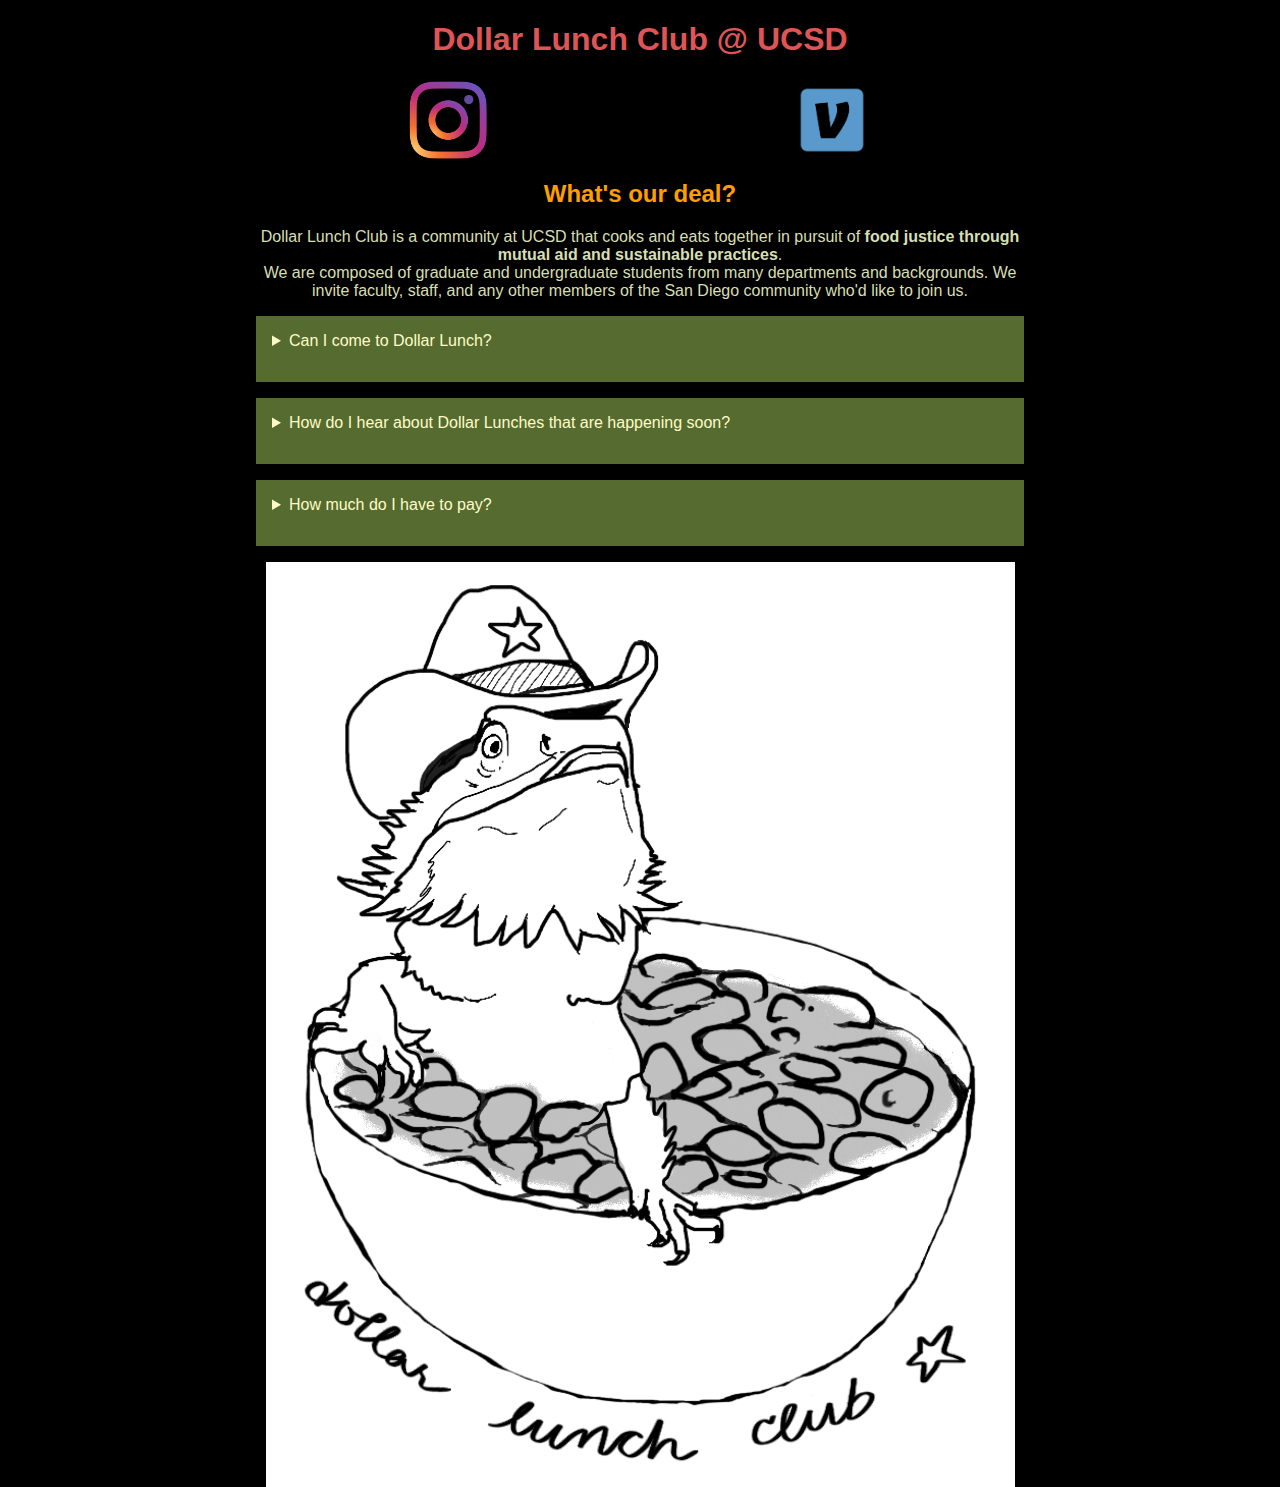
==== index.html @ 38e4efe7 "simple start" ====
<!DOCTYPE html>
<html>

<head>
<title>Dollar Lunch Club @ UCSD</title>
<link rel="icon" type="image/x-icon" href="./favicon.png">
<link rel="stylesheet" href="style.css">
<script type="text/javascript" src="scripts.js"></script>
</head>

<body>
    <a id="skiptocontent" title="Skip to main content" href="#main-content">Skip to main content</a>
    <header>
        <h1>Dollar Lunch Club @ UCSD</h1>
        <nav>

        </nav>
    </header>

    <main id="main-content">
        
        <section>
            <div class="grid-container">
            <a href="https://www.instagram.com/dollar_lunch_club/" class="grid-item" title="open Dollar Lunch Club's Instagram profile in a new tab" target="_blank" rel="noopener">
                <img src="./media/instagram-logo.png" alt="the Instagram logo, which is a simple cartoon of a camera" id="" class="logo">
            </a>

            <a href="https://account.venmo.com/pay?recipients=UCSD-strike-food" class="grid-item" title="donate to @UCSD-strike-food on Venmo in a new tab" target="_blank" rel="noopener">
                <img src="./media/venmo-logo.png" alt="the Venmo logo, which is a V in a rounded square" id="" class="logo">
            </a>
        </div>

            <h2> What's our deal? </h2>
            <p>
               Dollar Lunch Club is a community at UCSD that cooks and eats together in pursuit of <strong>food justice through mutual aid and sustainable practices</strong>. 
               <br>
               We are composed of graduate and undergraduate students from many departments and backgrounds. We invite faculty, staff, and any other members of the San Diego community who'd like to join us.
            </p>

            <details>
                <summary>
                    Can I come to Dollar Lunch?
                </summary>
                Yes you can! We'd love to have you. Whether you're an undergrad, a janitor, a teaching assistant, a grad student, a construction worker, or just passing through, you're welcome to join us.
            </details>

            <details>
                <summary>
                    How do I hear about Dollar Lunches that are happening soon?
                </summary>
                The most consistent way to hear about our lunches is through our Instagram, which you can find at @dollar_lunch_club . We also try to email department mailing lists, ping Slacks, and tell our friends. If all else fails, try emailing <code> dollar dot lunch dot club dot ucsd @ gmail dot com</code>
            </details>

            <details>
                <summary>
                    How much do I have to pay?
                </summary>
                There's no "have to" here - mutual aid is about giving what you can, and taking what you need, while forming strong community bonds. No matter your circumstances: if you're hungry, or you want to make new friends, we invite you to join us.
                <br>
                To share the work and costs associated with Dollar Lunch, you could:
                <ul>
                    <li> help wash dishes </li>
                    <li> give produce, dry goods, or cooking implements you don't need </li>
                    <li> give $1 to $5 </li>
                    <li> volunteer to plan or prep for the next meal </li>
                </ul>
            </details>

            <img src="./media/cowboybeanbowl.png" alt="A black line sketch of a bearded dragon emerging from a bowl of beans. The lizard is wearing a cowboy hat emblazoned with a 5-pointed star. Under the bowl are the words 'Dollar Lunch Club'" id="" class="">
        </section>
    </main>
</body>

</html>
---- style.css ----
:root {
	--main-bg-color: #000000;
	--main-text-color: #D6DFB4;
  }
  

/* taken from https://webaim.org */
a#skiptocontent{
	padding:6px;
	position: absolute;
	top:-40px;
	left:0px;
	color:white;
	border-right:1px solid white;
	border-bottom:1px solid white;
	border-bottom-right-radius:8px;
	background:#BF1722;
	-webkit-transition: top 1s ease-out;
    transition: top 1s ease-out;
    z-index: 100;
}
a#skiptocontent:focus {
	position:absolute;
	left:0px;
	top:0px;
	outline-color:transparent;	
	-webkit-transition: top .1s ease-in;
    transition: top .1s ease-in;
}
@media (prefers-reduced-motion: reduce) {
	a#skiptocontent {
		transition-duration: 0.001ms !important;
	}
}


body {
	font-family: Arial, Helvetica, sans-serif;
	background-color: var(--main-bg-color);
	color: var(--main-text-color);
	text-align: center;
	margin: auto;
}

h1, h3, h5 {
	color: #DF5555;
}

h2, h4, h6 {
	color: #FF9E00;
}

a {
	color: #FFFBC8;
}

img {
	display: block;
	margin-left: auto;
	margin-right: auto;
}

.logo {
	width: 5em;
}

.grid-container {
	display: grid;
	grid-template-columns: 1fr 1fr;
	grid-template-rows: 1fr;
  }

@media (orientation: landscape) {
	body {
	  width: 60vw;
	}
  }

  @media (orientation: portrait) {
	body {
	  width: 90vw;
	}
  }

details {
	background-color: #556B2F;
	color: #FFFBC8;
	text-align: left;
	padding: 1em;
	margin-top: 1em;
	margin-bottom: 1em;
}

summary {
	margin-bottom: 1em;
}
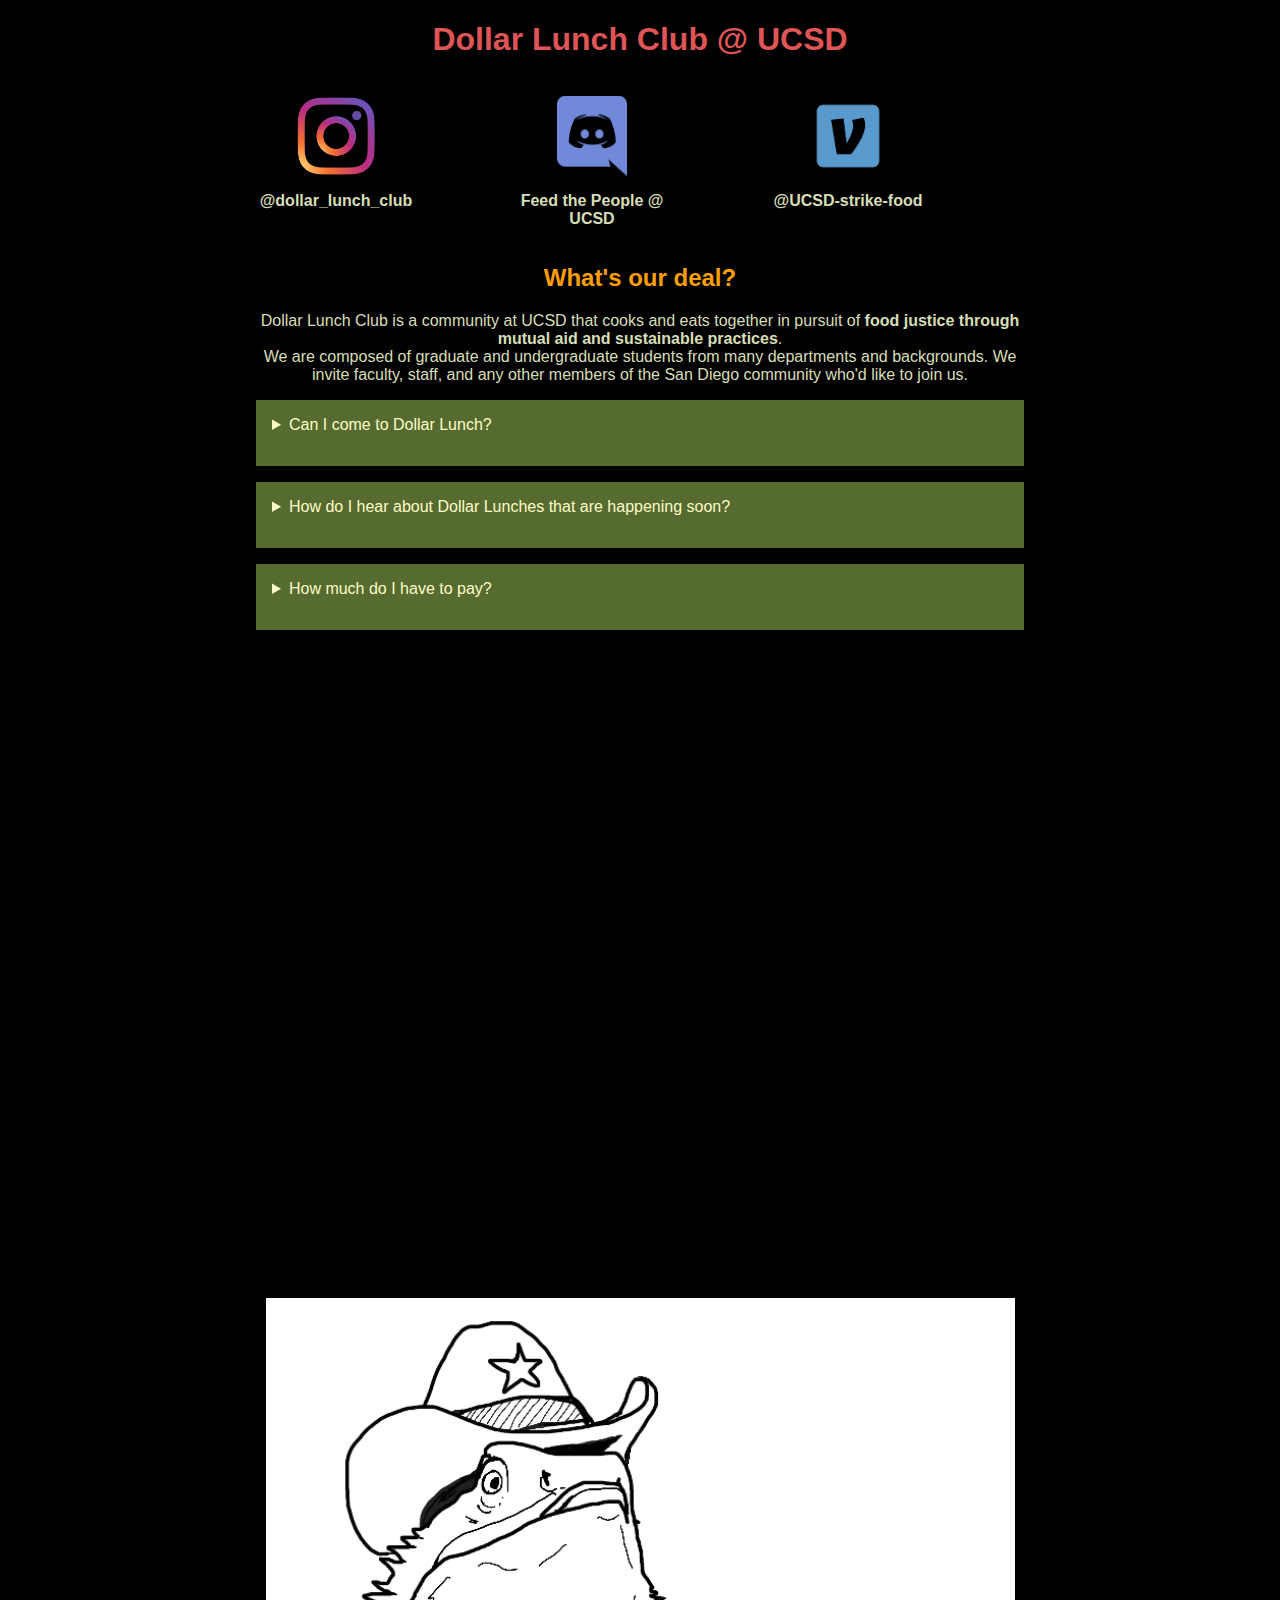
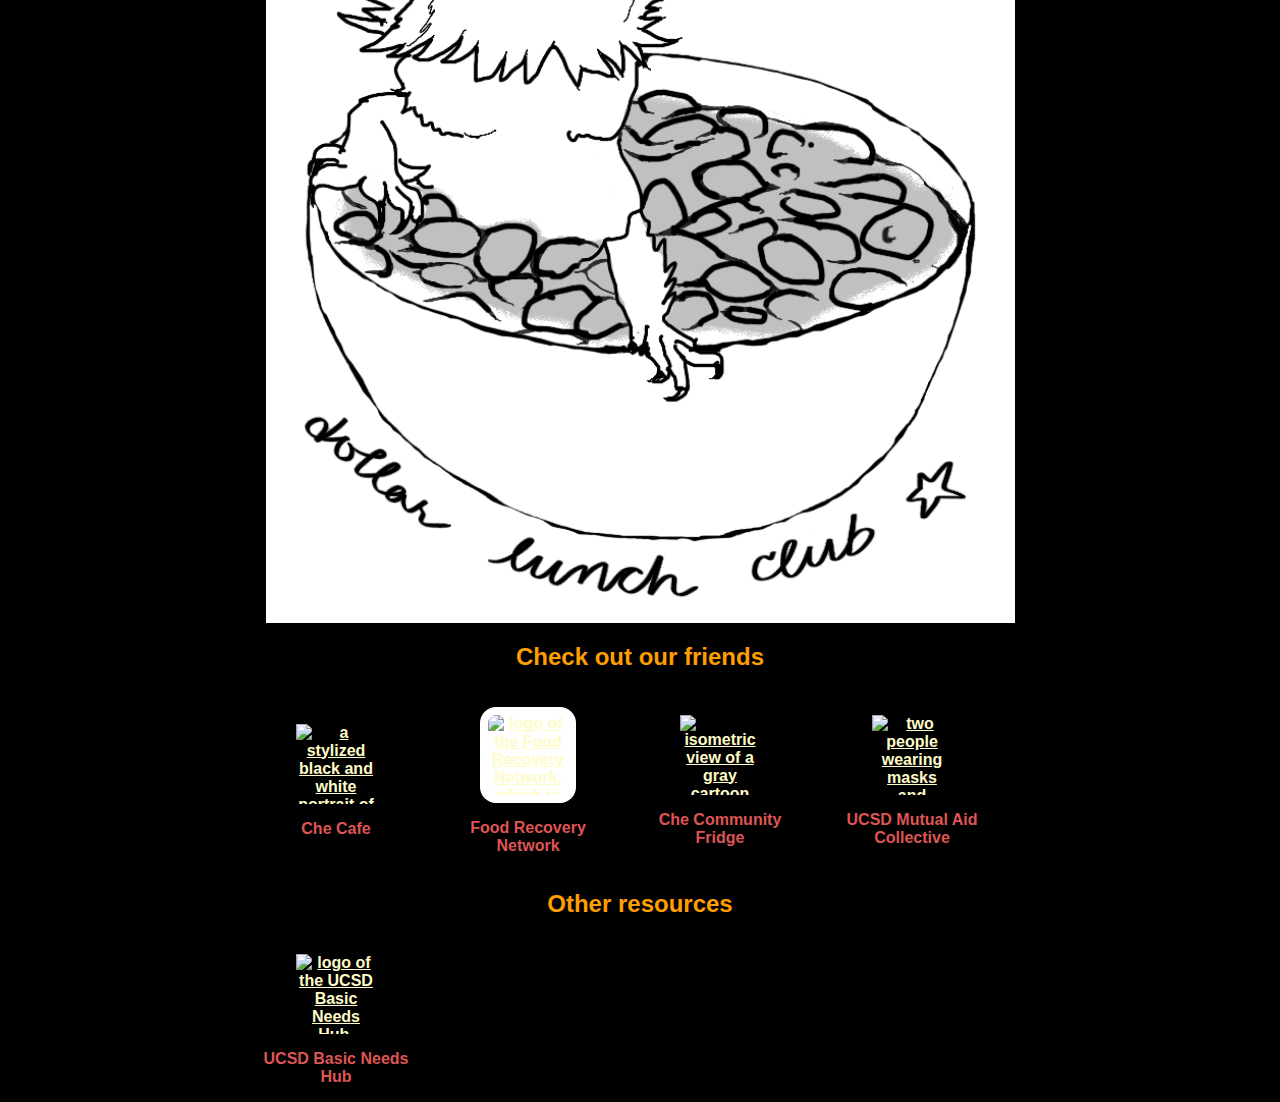
==== commit c4e4a1e8: "added Discord link and wrote usernames under logos" ====
--- a/index.html
+++ b/index.html
@@ -20,14 +20,27 @@
     <main id="main-content">
         
         <section>
-            <div class="grid-container">
-            <a href="https://www.instagram.com/dollar_lunch_club/" class="grid-item" title="open Dollar Lunch Club's Instagram profile in a new tab" target="_blank" rel="noopener">
+            <div id="logo-banner" class="grid-container">
+            <p class="grid-item">
+            <a href="https://www.instagram.com/dollar_lunch_club/" title="open Dollar Lunch Club's Instagram profile in a new tab" target="_blank" rel="noopener">
                 <img src="./media/instagram-logo.png" alt="the Instagram logo, which is a simple cartoon of a camera" id="" class="logo">
             </a>
+            @dollar_lunch_club
+            </p>
 
-            <a href="https://account.venmo.com/pay?recipients=UCSD-strike-food" class="grid-item" title="donate to @UCSD-strike-food on Venmo in a new tab" target="_blank" rel="noopener">
+            <p class="grid-item">
+            <a href="https://discord.gg/hGJ3wsT7RM" title="join the UCSD food mutual aid Discord">
+            <img src="./media/discord-logo.png" alt="the Discord logo, which is a speech bubble with a little alien in the middle" class="logo">
+            </a>
+            Feed the People @ UCSD
+            </p>
+
+            <p class="grid-item">
+            <a href="https://account.venmo.com/pay?recipients=UCSD-strike-food" title="donate to @UCSD-strike-food on Venmo in a new tab" target="_blank" rel="noopener">
                 <img src="./media/venmo-logo.png" alt="the Venmo logo, which is a V in a rounded square" id="" class="logo">
             </a>
+            @UCSD-strike-food
+            </p>
         </div>
 
             <h2> What's our deal? </h2>
@@ -48,7 +61,7 @@
                 <summary>
                     How do I hear about Dollar Lunches that are happening soon?
                 </summary>
-                The most consistent way to hear about our lunches is through our Instagram, which you can find at @dollar_lunch_club . We also try to email department mailing lists, ping Slacks, and tell our friends. If all else fails, try emailing <code> dollar dot lunch dot club dot ucsd @ gmail dot com</code>
+                The most consistent way to hear about our lunches is through our Instagram, which you can find at @dollar_lunch_club . You can check the Google Calendar embedded below, although currently Instagram is our priority. We also try to email department mailing lists, ping Slacks, and tell our friends. If all else fails, try emailing <code> dollar dot lunch dot club dot ucsd @ gmail dot com</code>
             </details>
 
             <details>
@@ -66,8 +79,63 @@
                 </ul>
             </details>
 
-            <img src="./media/cowboybeanbowl.png" alt="A black line sketch of a bearded dragon emerging from a bowl of beans. The lizard is wearing a cowboy hat emblazoned with a 5-pointed star. Under the bowl are the words 'Dollar Lunch Club'" id="" class="">
+            
+            <iframe src="https://calendar.google.com/calendar/embed?src=dollar.lunch.club.ucsd%40gmail.com&ctz=America%2FLos_Angeles" class="calendar" style="border: 0" width="800" height="600" frameborder="0" scrolling="no"></iframe>
+            
+            <img src="./media/cowboybeanbowl.png" title="Cowboy Bean Bowl, featuring Ginger" alt="A black line sketch of a bearded dragon emerging from a bowl of beans. The lizard is wearing a cowboy hat emblazoned with a 5-pointed star. Under the bowl are the words 'Dollar Lunch Club'" id="" class="art">
+            
+            
+
+
         </section>
+        <section>
+            <h2> Check out our friends </h2>
+
+            <div id="our-friends" class="grid-container link-logos">
+
+            <p class="grid-item">
+            <a href="https://linktr.ee/checafe"  class="" title="open the Che Cafe's LinkTree page in a new tab" target="_blank" rel="noopener">
+                <img src="./media/che-cafe-logo.png" alt="a stylized black and white portrait of Che Guevara, who is bearded, mustached, long-haired man in a beret, amidst the words 'Che Cafe Collective - San Diego CA'. " id="" class="logo">
+            </a>
+            Che Cafe
+            </p>
+
+            <p class="grid-item">
+            <a href="https://thehub.ucsd.edu/food-security/recovery/index.html" class="" title="open the UCSD Food Recovery Network's web page in a new tab" target="_blank" rel="noopener">
+                <img src="./media/Food-Recovery-Network-Logo.png" alt="logo of the Food Recovery Network, which is the words 'Food Recovery Network' overlaid with the shapes of a spoon, fork, knife, and recycling symbol" id="" class="logo" style="background:#ffffff; padding:.5em; border-radius:1em;">
+            </a>
+            Food Recovery Network
+            </p>
+
+            <p class="grid-item">
+            <a href="https://www.instagram.com/checommunityfridge/"  class="" title="open Che Community Fridge's Instagram in a new tab" target="_blank" rel="noopener">
+            <img src="./media/refrigerator.png" alt="isometric view of a gray cartoon refrigerator" id="" class="logo">
+            </a>
+            Che Community Fridge
+            </p>
+
+            <p class="grid-item">
+            <a href="https://linktr.ee/mutualaiducsd"  class="" title="open the UCSD Mutual Aid Collective's LinkTree page in a new tab" target="_blank" rel="noopener">
+            <img src="./media/ucsd-mutual-aid-seal.png" alt="two people wearing masks and gloves form a heart shape with their hands in the foreground. An ocean wave in the midground carries a cardboard box, emblazoned with the words 'Let's help each other', containing bananas, bread, and a racoon holding a trident. Two bees fly near the words 'Mutual Aid UCSD' at the top of the seal. The phrases 'Monetary Aid' and 'Social Support' adorn the outside of the circular seal." id="" class="logo">
+            </a>
+            UCSD Mutual Aid Collective
+            </p>
+
+            </div>
+
+            <h2> Other resources </h2>
+            <div id="other-resources" class="grid-container link-logos">
+
+            <p class="grid-item">
+            <a href="https://basicneeds.ucsd.edu/" class="" title="open the UCSD Basic Needs Hub's web page in a new tab" target="_blank" rel="noopener">
+            <img src="./media/the-hub-ucsd-logo.png" alt="logo of the UCSD Basic Needs Hub, which says 'The Hub - Basic Needs Center - UC San Diego' in yellow, orange, and blue. The shapes of the letters in the word 'Hub' are cut out to look like a square house, a spoon, and two apples." id="" class="logo">
+            </a>
+            UCSD Basic Needs Hub
+            </p>
+            </div>
+
+        </section>
+
     </main>
 </body>
 
--- a/style.css
+++ b/style.css
@@ -61,24 +61,53 @@
 }
 
 .logo {
-	width: 5em;
+	max-width: 5em;
+	max-height: 5em;
+	margin-bottom: 1em;
 }
 
 .grid-container {
 	display: grid;
-	grid-template-columns: 1fr 1fr;
+}
+
+.grid-container > .grid-item {
+	justify-content: center;
+	max-width: 10em;
+	font-weight: bold;
+}
+
+#logo-banner.grid-container {
+	grid-template-columns: 1fr 1fr 1fr;
 	grid-template-rows: 1fr;
-  }
+}
+
+#other-resources.grid-container {
+	grid-template-columns: 1fr;
+	grid-template-rows: 1fr;	
+}
+
+.grid-container.link-logos > .grid-item {
+	align-self: center;
+	color: #DF5555;
+}
 
 @media (orientation: landscape) {
 	body {
 	  width: 60vw;
+	}
+	#our-friends.grid-container {
+		grid-template-columns: 1fr 1fr 1fr 1fr;
+		grid-template-rows: 1fr;	
 	}
   }
 
   @media (orientation: portrait) {
 	body {
 	  width: 90vw;
+	}
+	#our-friends.grid-container {
+		grid-template-columns: 1fr 1fr;
+		grid-template-rows: 1fr 1fr;	
 	}
   }
 
@@ -93,4 +122,14 @@
 
 summary {
 	margin-bottom: 1em;
+}
+
+.art {
+	margin-top: 1em;
+	margin-bottom: 1em;
+}
+
+.calendar {
+	margin-top: 1em;
+	margin-bottom: 1em;
 }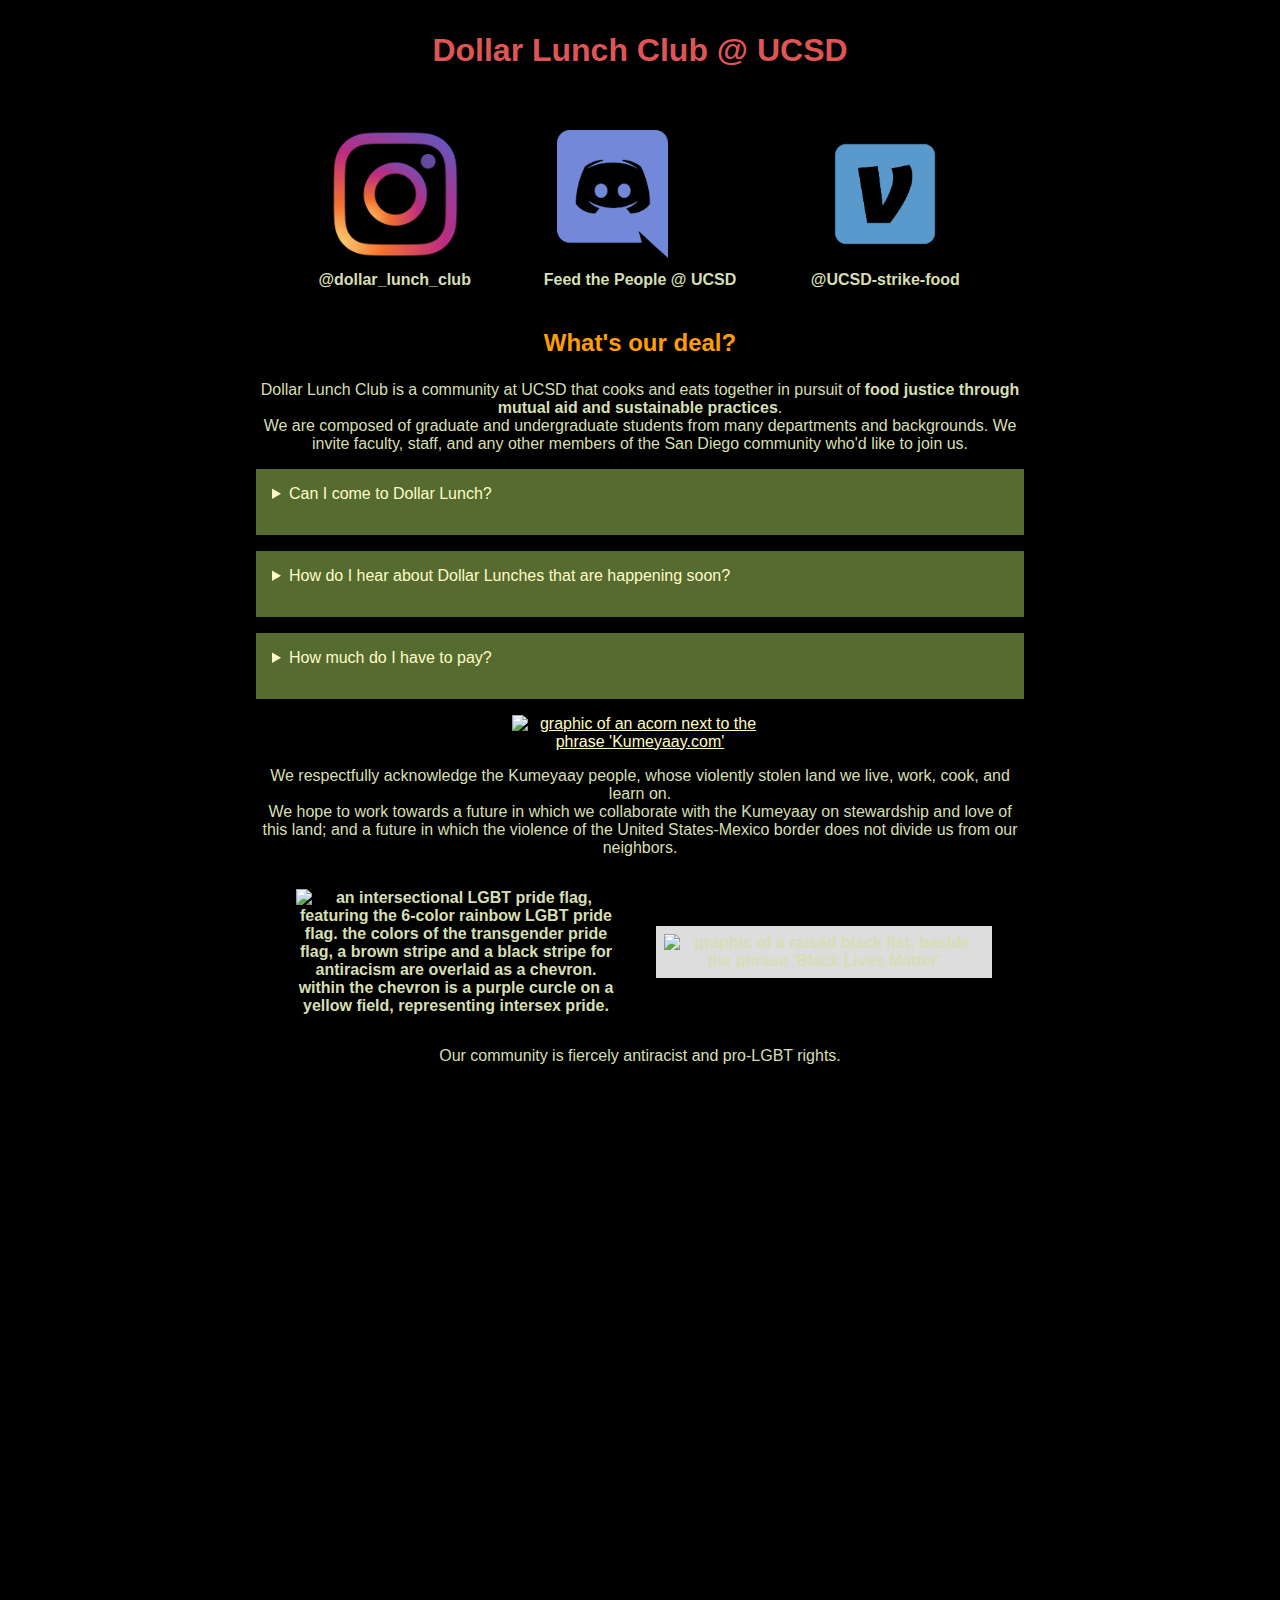
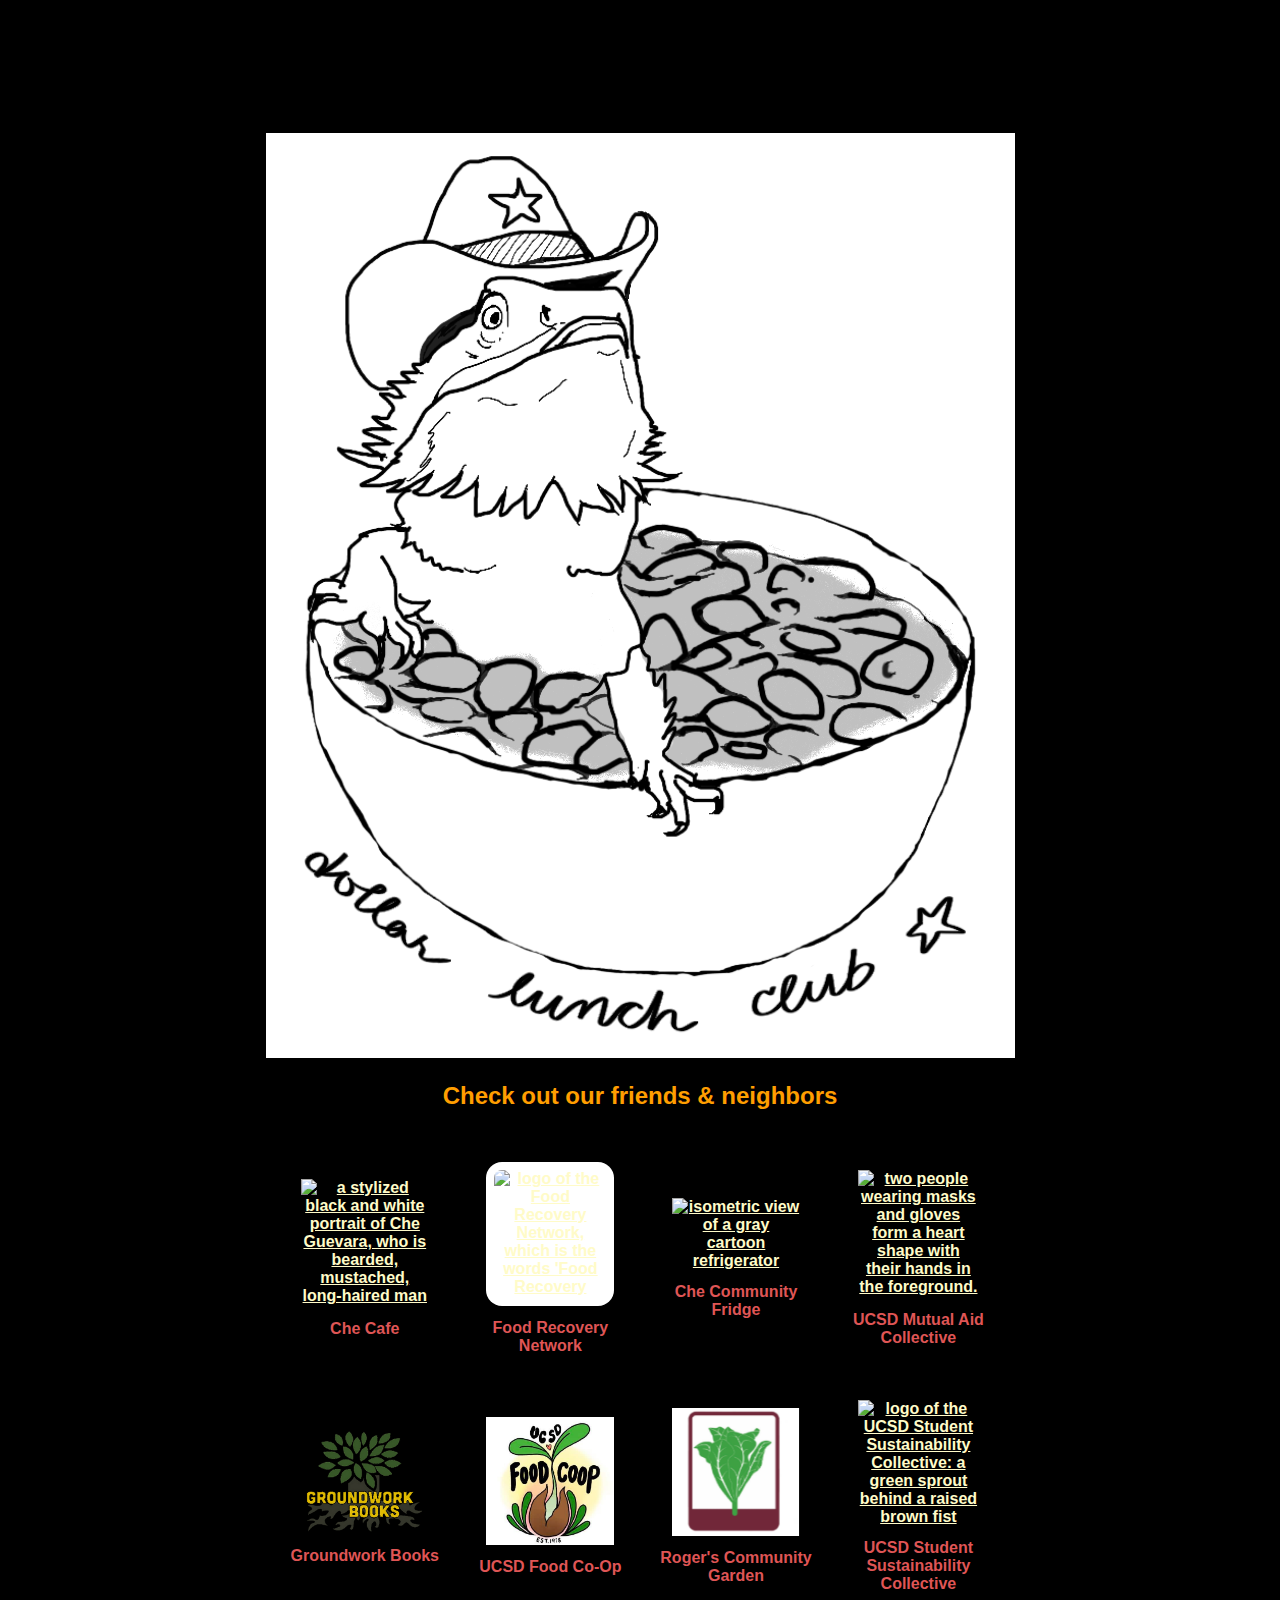
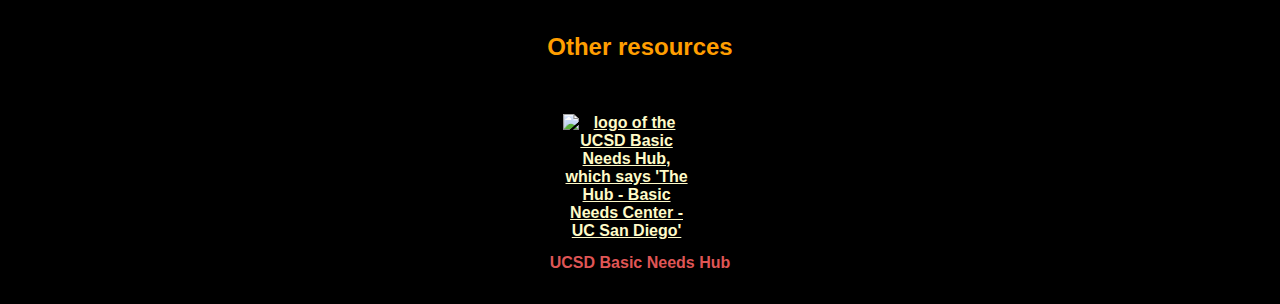
==== commit 0120ad84: "tweak grid rules again" ====
--- a/index.html
+++ b/index.html
@@ -12,9 +12,20 @@
     <a id="skiptocontent" title="Skip to main content" href="#main-content">Skip to main content</a>
     <header>
         <h1>Dollar Lunch Club @ UCSD</h1>
+        <!--
         <nav>
-
-        </nav>
+            <ul>
+                <li> home 
+                    <ul>
+                        <li> <a href="#about-us" target="_self" rel="noopener">  </a> </li>
+                        <li> <a href="#our-calendar" target="_self" rel="noopener">  </a> </li>
+                        <li> <a href="#friends-and-resources" target="_self" rel="noopener">  </a> </li>
+                        <li> <a href="" target="_self" rel="noopener">  </a> </li>
+                    </ul>
+                </li>
+                <li> <a href="#about-us" target="_self" rel="noopener"> recipes </a> </li>
+            </ul>
+        </nav>-->
     </header>
 
     <main id="main-content">
@@ -42,6 +53,9 @@
             @UCSD-strike-food
             </p>
         </div>
+        </section>
+
+        <section id="about-us">
 
             <h2> What's our deal? </h2>
             <p>
@@ -78,18 +92,42 @@
                     <li> volunteer to plan or prep for the next meal </li>
                 </ul>
             </details>
-
+            </section>
+
+            <section id="land-acknowledgement">
+            <p>
+            <a href="https://www.kumeyaay.com/" class="" title="open the Kumeyaay tribe's website in a new tab" target="_blank" rel="noopener">
+            <img src="./media/kumeyaay-tribe-website-logo.jpg" alt="graphic of an acorn next to the phrase 'Kumeyaay.com'" id="kumeyaay-tribe-website-logo" class="">
+            </a>
+            We respectfully acknowledge the Kumeyaay people, whose violently stolen land we live, work, cook, and learn on. 
+            <br>
+            We hope to work towards a future in which we collaborate with the Kumeyaay on stewardship and love of this land; and a future in which the violence of the United States-Mexico border does not divide us from our neighbors.
+            </p>
+            </section>
+
+            <section>
+            <div class="grid-container" id="our-values">
+                <img src="./media/pride-flag.jpeg" alt="an intersectional LGBT pride flag, featuring the 6-color rainbow LGBT pride flag. the colors of the transgender pride flag, a brown stripe and a black stripe for antiracism are overlaid as a chevron. within the chevron is a purple curcle on a yellow field, representing intersex pride." id="" class="grid-item">
+                <img src="./media/BLM.png" alt="graphic of a raised black fist, beside the phrase 'Black Lives Matter'" id="" class="grid-item" style="padding:0.5em; background: #dddddd;">
+            </div>
+            <p>
+                Our community is fiercely antiracist and pro-LGBT rights.
+            </p>
+            </section>
+
+            <section id="our-calendar">    
+            <iframe src="https://calendar.google.com/calendar/embed?src=dollar.lunch.club.ucsd%40gmail.com&ctz=America%2FLos_Angeles" class="calendar" style="border: 0" width="800" height="600" frameborder="0" scrolling="no"></iframe>
+            </section>
+
+            <section>    
+            <img src="./media/cowboybeanbowl.png" title="Cowboy Bean Bowl, featuring Ginger" alt="A black line sketch of a bearded dragon emerging from a bowl of beans. The lizard is wearing a cowboy hat emblazoned with a 5-pointed star. Under the bowl are the words 'Dollar Lunch Club'" id="" class="art">
+            </section>
             
-            <iframe src="https://calendar.google.com/calendar/embed?src=dollar.lunch.club.ucsd%40gmail.com&ctz=America%2FLos_Angeles" class="calendar" style="border: 0" width="800" height="600" frameborder="0" scrolling="no"></iframe>
-            
-            <img src="./media/cowboybeanbowl.png" title="Cowboy Bean Bowl, featuring Ginger" alt="A black line sketch of a bearded dragon emerging from a bowl of beans. The lizard is wearing a cowboy hat emblazoned with a 5-pointed star. Under the bowl are the words 'Dollar Lunch Club'" id="" class="art">
-            
-            
-
-
-        </section>
-        <section>
-            <h2> Check out our friends </h2>
+
+
+        
+        <section id="friends-and-resources">
+            <h2> Check out our friends & neighbors </h2>
 
             <div id="our-friends" class="grid-container link-logos">
 
@@ -121,6 +159,34 @@
             UCSD Mutual Aid Collective
             </p>
 
+            <p class="grid-item">
+            <a href="https://groundworkbooks.wixsite.com/collective" class="" title="open Groundwork Books' website in a new tab" target="_blank" rel="noopener">
+            <img src="./media/groundwork-books-logo.webp" alt="a geometric representation of a tree with widespread roots and green leaves, emblazoned with the words 'Groundwork Books'" id="" class="logo">
+            </a>
+            Groundwork Books
+            </p>
+
+            <p class="grid-item">
+            <a href="https://linktr.ee/ucsdfoodcoop" class="" title="open UCSD Food Co-Op's LinkTree page in a new tab" target="_blank" rel="noopener">
+            <img src="./media/ucsd-food-coop-logo.jpg" alt="logo of the UCSD Food Co-Op: a small green sprout emerges from a cracked bean, surrounded by the words 'UCSD Food Co-Op'" id="" class="logo">
+            </a>
+            UCSD Food Co-Op
+            </p>
+
+            <p class="grid-item">
+            <a href="https://linktr.ee/rogerscommunitygarden" class="" title="open Roger's Community Garden's LinkTree page in a new tab" target="_blank" rel="noopener">
+            <img src="./media/rogers-community-garden-logo.png" alt="logo of Roger's Community Garden: a bunch of leafy greens emerging from dirt" id="" class="logo">
+            </a>
+            Roger's Community Garden
+            </p>
+
+            <p class="grid-item">
+            <a href="https://linktr.ee/sscucsd" class="" title="open UCSD Student Sustainability Collective's LinkTree page in a new tab" target="_blank" rel="noopener">
+            <img src="./media/student-sustainability-collective-logo.png" alt="logo of the UCSD Student Sustainability Collective: a green sprout behind a raised brown fist" id="" class="logo">
+            </a>
+            UCSD Student Sustainability Collective
+            </p>
+
             </div>
 
             <h2> Other resources </h2>
@@ -132,6 +198,7 @@
             </a>
             UCSD Basic Needs Hub
             </p>
+
             </div>
 
         </section>
--- a/style.css
+++ b/style.css
@@ -43,10 +43,12 @@
 }
 
 h1, h3, h5 {
+	margin: 1em;
 	color: #DF5555;
 }
 
 h2, h4, h6 {
+	margin: 1em;
 	color: #FF9E00;
 }
 
@@ -60,20 +62,20 @@
 	margin-right: auto;
 }
 
-.logo {
-	max-width: 5em;
-	max-height: 5em;
-	margin-bottom: 1em;
-}
-
 .grid-container {
 	display: grid;
+	margin: 1em;
+	align-content: space-around;
 }
 
 .grid-container > .grid-item {
+	place-self: center;
 	justify-content: center;
-	max-width: 10em;
+	text-align: center;
+	object-fit: scale-down;
+	/*max-width: 10em;*/
 	font-weight: bold;
+	margin: 1em;
 }
 
 #logo-banner.grid-container {
@@ -91,25 +93,101 @@
 	color: #DF5555;
 }
 
+#kumeyaay-tribe-website-logo {
+	margin-top: 1em;
+	margin-bottom: 1em;
+}
+
 @media (orientation: landscape) {
 	body {
 	  width: 60vw;
 	}
+
+	.logo {
+		max-width: 10vw;
+		max-height: 10vw;
+		margin: 1vw;
+		height: fit-content;
+	}
+
 	#our-friends.grid-container {
 		grid-template-columns: 1fr 1fr 1fr 1fr;
-		grid-template-rows: 1fr;	
+		grid-template-rows: 1fr 1fr;	
+	}
+
+	#our-values.grid-container {
+		grid-template-columns: 1fr 1fr;
+		grid-template-rows: 1fr;
+	}
+
+	#our-values .grid-item {
+		width: 25vw;
+	}
+
+	#kumeyaay-tribe-website-logo {
+		width: 20vw;
+	}
+
+	#our-values.grid-container {
+		grid-template-columns: 1fr 1fr;
+		grid-template-rows: 1fr;
 	}
   }
 
-  @media (orientation: portrait) {
+  @media (orientation: portrait) or (max-width: 1200px){
 	body {
 	  width: 90vw;
-	}
+	  font-size: 2.5vmax;
+	}
+	
+	.grid-item {
+		margin: 1vw;
+		max-width: 25vmax;
+		max-height: 25vmax;		
+	}
+
+	img.logo {
+		padding: 1vw;
+		max-width: 20vmax;
+		max-height: 20vmax;
+		height:inherit;
+		width: inherit;
+		object-fit: contain;
+	}
+
+	#logo-banner .grid-item {
+		max-width: 25vw;
+		word-break: break-all;
+	}
+
+	#kumeyaay-tribe-website-logo {
+		max-width: 40vw;
+	}	
+
+	#our-values.grid-container {
+		grid-template-columns: 1fr;
+		grid-template-rows: 1fr 1fr;
+	}
+
+	#our-values .grid-item {
+		margin: 1em;
+	}
+
+	.art {
+		max-width: 90vw;
+	}
+	.calendar {
+		max-width: 90vw;
+		max-height: 90vh;
+	}
+
 	#our-friends.grid-container {
 		grid-template-columns: 1fr 1fr;
-		grid-template-rows: 1fr 1fr;	
-	}
+		grid-template-rows: 1fr 1fr 1fr 1fr;	
+	}	
+
   }
+
 
 details {
 	background-color: #556B2F;
@@ -127,9 +205,11 @@
 .art {
 	margin-top: 1em;
 	margin-bottom: 1em;
+	object-fit: scale-down;
 }
 
 .calendar {
 	margin-top: 1em;
 	margin-bottom: 1em;
+	object-fit: scale-down;
 }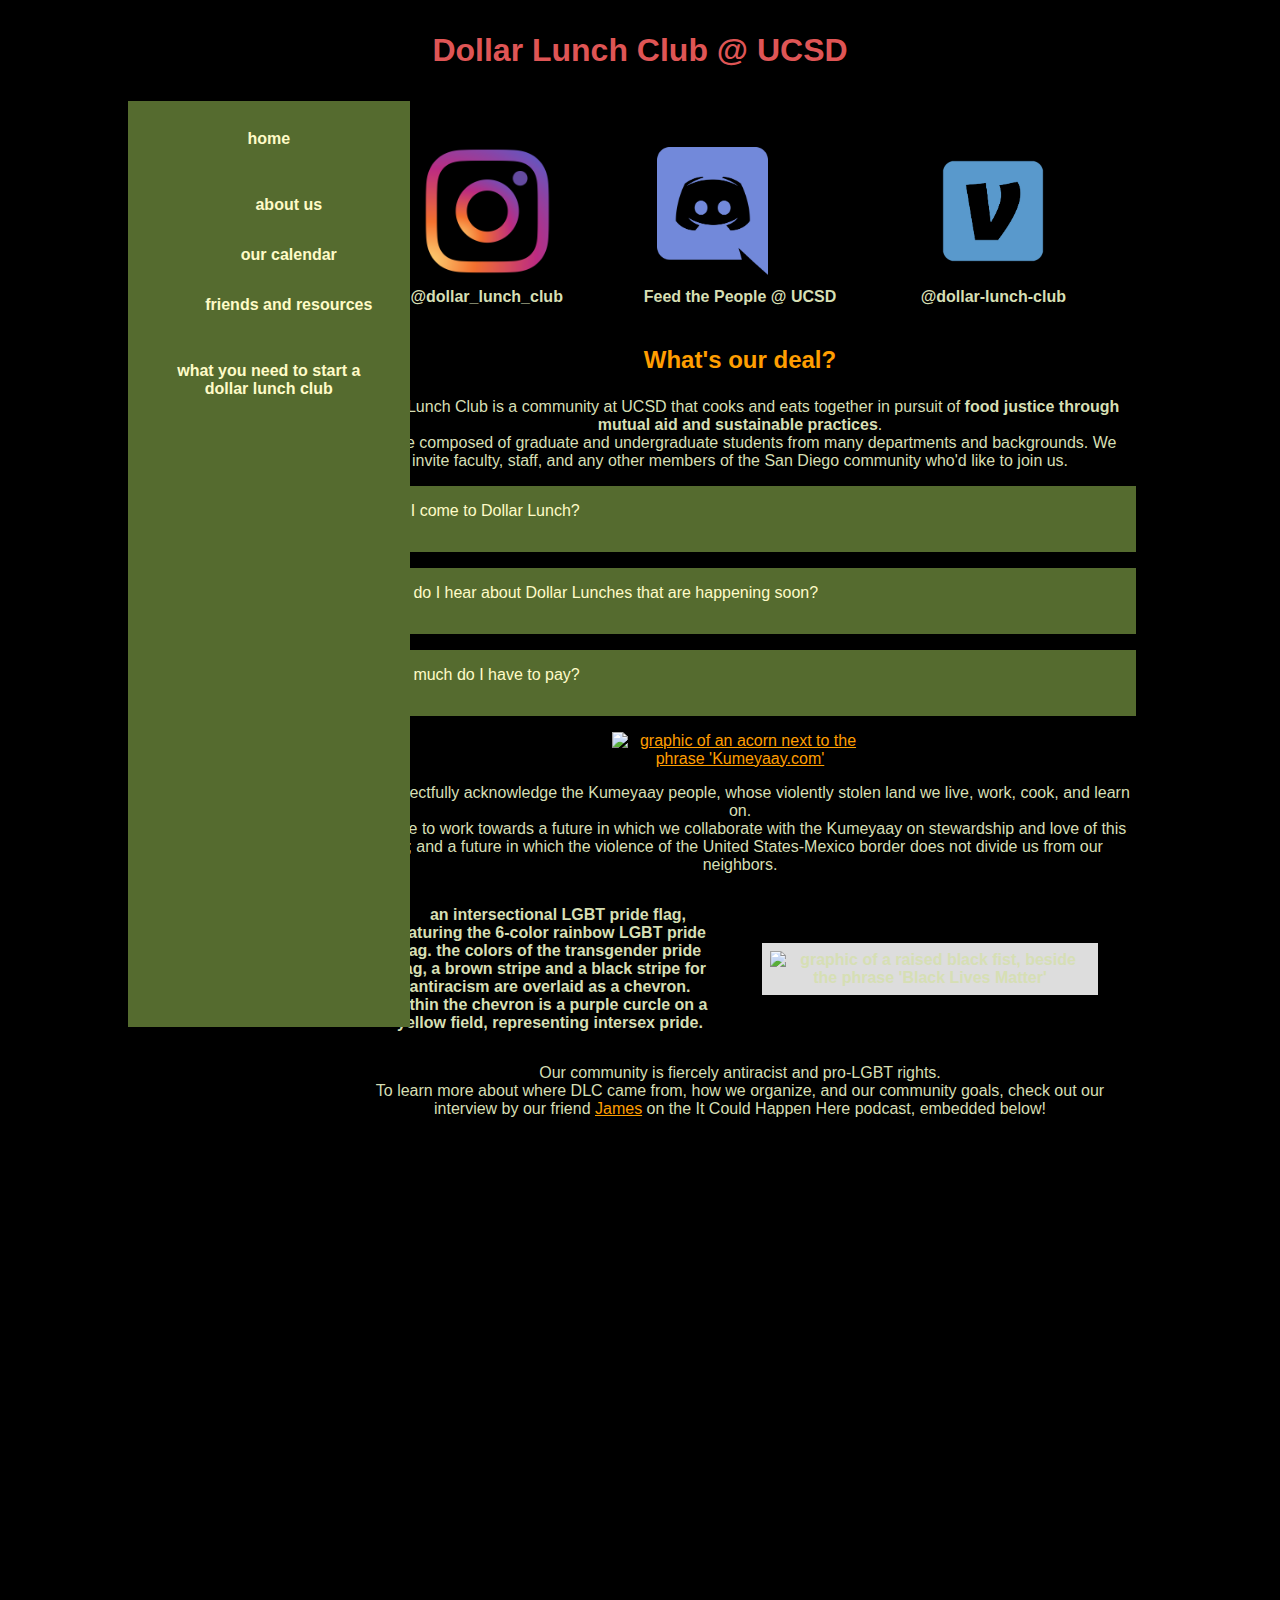
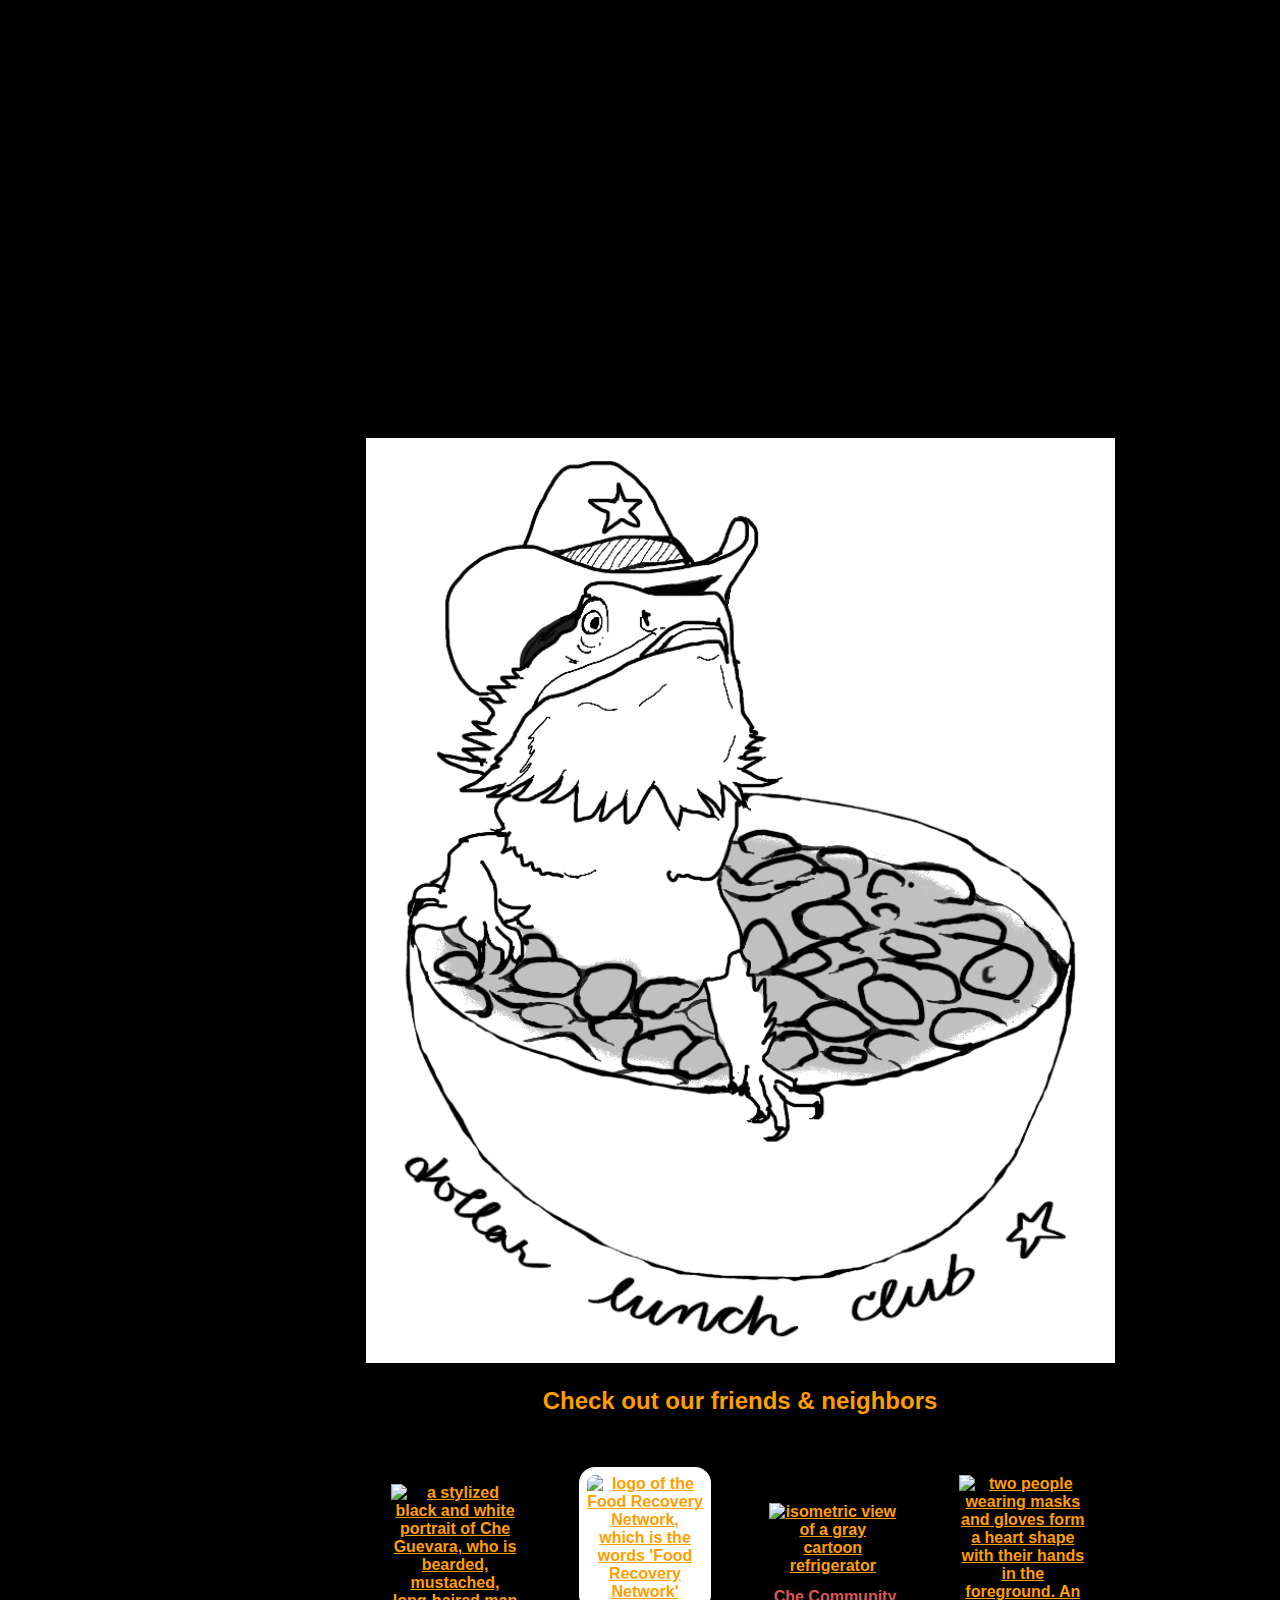
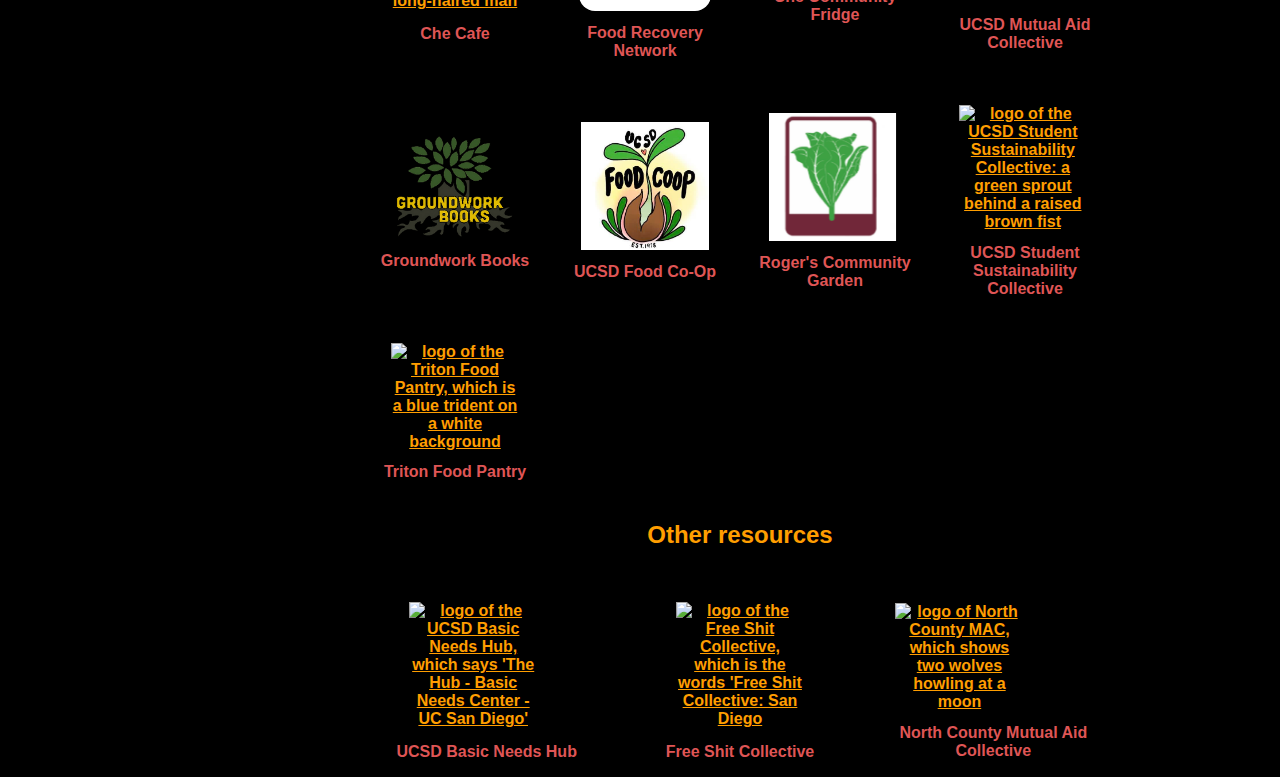
==== commit a81f7133: "working on styling and sidebar" ====
--- a/index.html
+++ b/index.html
@@ -4,7 +4,12 @@
 <head>
 <title>Dollar Lunch Club @ UCSD</title>
 <link rel="icon" type="image/x-icon" href="./favicon.png">
-<link rel="stylesheet" href="style.css">
+
+<link rel="stylesheet" href="./style/default.css">
+<link rel="stylesheet" href="./style/sidebar.css">
+<link rel="stylesheet" media='(orientation: portrait) or (pointer: coarse) or (max-width: 1000px)' href="./style/mobile.css"/>
+<link rel="stylesheet" media='not ((orientation: portrait) or (pointer: coarse) or (max-width: 1000px))' href="./style/desktop.css"/>
+
 <script type="text/javascript" src="scripts.js"></script>
 </head>
 
@@ -12,20 +17,17 @@
     <a id="skiptocontent" title="Skip to main content" href="#main-content">Skip to main content</a>
     <header>
         <h1>Dollar Lunch Club @ UCSD</h1>
-        <!--
+        
         <nav>
-            <ul>
-                <li> home 
+             <a href="#"> home </a>
                     <ul>
-                        <li> <a href="#about-us" target="_self" rel="noopener">  </a> </li>
-                        <li> <a href="#our-calendar" target="_self" rel="noopener">  </a> </li>
-                        <li> <a href="#friends-and-resources" target="_self" rel="noopener">  </a> </li>
-                        <li> <a href="" target="_self" rel="noopener">  </a> </li>
+                        <li> <a href="#about-us" target="_self" rel="noopener"> about us </a> </li>
+                        <li> <a href="#calendar" target="_self" rel="noopener"> our calendar </a> </li>
+                        <li> <a href="#friends-and-resources" target="_self" rel="noopener"> friends and resources </a> </li>
                     </ul>
                 </li>
-                <li> <a href="#about-us" target="_self" rel="noopener"> recipes </a> </li>
-            </ul>
-        </nav>-->
+            <a href="what-you-need-to-start-a-dlc.html" target="_self" rel="noopener"> what you need to start a dollar lunch club </a> 
+        </nav>
     </header>
 
     <main id="main-content">
@@ -47,10 +49,10 @@
             </p>
 
             <p class="grid-item">
-            <a href="https://account.venmo.com/pay?recipients=UCSD-strike-food" title="donate to @UCSD-strike-food on Venmo in a new tab" target="_blank" rel="noopener">
+            <a href="https://account.venmo.com/pay?recipients=dollar-lunch-club" title="donate to @dollar-lunch-club on Venmo in a new tab" target="_blank" rel="noopener">
                 <img src="./media/venmo-logo.png" alt="the Venmo logo, which is a V in a rounded square" id="" class="logo">
             </a>
-            @UCSD-strike-food
+            @dollar-lunch-club
             </p>
         </div>
         </section>
@@ -92,35 +94,34 @@
                     <li> volunteer to plan or prep for the next meal </li>
                 </ul>
             </details>
-            </section>
-
-            <section id="land-acknowledgement">
+
             <p>
             <a href="https://www.kumeyaay.com/" class="" title="open the Kumeyaay tribe's website in a new tab" target="_blank" rel="noopener">
             <img src="./media/kumeyaay-tribe-website-logo.jpg" alt="graphic of an acorn next to the phrase 'Kumeyaay.com'" id="kumeyaay-tribe-website-logo" class="">
             </a>
+            
             We respectfully acknowledge the Kumeyaay people, whose violently stolen land we live, work, cook, and learn on. 
             <br>
+            
             We hope to work towards a future in which we collaborate with the Kumeyaay on stewardship and love of this land; and a future in which the violence of the United States-Mexico border does not divide us from our neighbors.
-            </p>
-            </section>
-
-            <section>
+
             <div class="grid-container" id="our-values">
                 <img src="./media/pride-flag.jpeg" alt="an intersectional LGBT pride flag, featuring the 6-color rainbow LGBT pride flag. the colors of the transgender pride flag, a brown stripe and a black stripe for antiracism are overlaid as a chevron. within the chevron is a purple curcle on a yellow field, representing intersex pride." id="" class="grid-item">
                 <img src="./media/BLM.png" alt="graphic of a raised black fist, beside the phrase 'Black Lives Matter'" id="" class="grid-item" style="padding:0.5em; background: #dddddd;">
             </div>
-            <p>
-                Our community is fiercely antiracist and pro-LGBT rights.
-            </p>
-            </section>
-
-            <section id="our-calendar">    
-            <iframe src="https://calendar.google.com/calendar/embed?src=dollar.lunch.club.ucsd%40gmail.com&ctz=America%2FLos_Angeles" class="calendar" style="border: 0" width="800" height="600" frameborder="0" scrolling="no"></iframe>
-            </section>
-
-            <section>    
+            
+            Our community is fiercely antiracist and pro-LGBT rights.
+            <br>
+            
+            To learn more about where DLC came from, how we organize, and our community goals, check out our interview by our friend <a href="https://jamesstout.net" target="_blank" rel="noopener">James</a> on the It Could Happen Here podcast, embedded below!
+            <br>
+
+            <iframe src="https://open.spotify.com/embed/episode/7j4NkaM0w6kRzBECiCEH71?utm_source=generator" style="border-radius:12px; margin:1em;" width="100%" height="232" frameBorder="0" allowfullscreen="" allow="autoplay; clipboard-write; encrypted-media; fullscreen; picture-in-picture"></iframe>
+   
+            <iframe src="https://calendar.google.com/calendar/embed?src=dollar.lunch.club.ucsd%40gmail.com&ctz=America%2FLos_Angeles" id="calendar" style="border: 0" width="800" height="600" frameborder="0" scrolling="no"></iframe>
+   
             <img src="./media/cowboybeanbowl.png" title="Cowboy Bean Bowl, featuring Ginger" alt="A black line sketch of a bearded dragon emerging from a bowl of beans. The lizard is wearing a cowboy hat emblazoned with a 5-pointed star. Under the bowl are the words 'Dollar Lunch Club'" id="" class="art">
+            </p>
             </section>
             
 
@@ -187,6 +188,13 @@
             UCSD Student Sustainability Collective
             </p>
 
+            <p class="grid-item">
+                <a href="https://beacons.ai/tritonfoodpantry" title="open the Triton Food Pantry's Beacons page in a new tab" id="" class=""  target="_blank" rel="noopener">
+                <img src="./media/tritonfoodpantry.jpg" alt="logo of the Triton Food Pantry, which is a blue trident on a white background" id="" class="logo">
+                </a>
+                Triton Food Pantry
+            </p>
+
             </div>
 
             <h2> Other resources </h2>
@@ -199,6 +207,20 @@
             UCSD Basic Needs Hub
             </p>
 
+            <p class="grid-item">
+                <a href="https://linktr.ee/FreeShitCollective" title="open the Free Shit Collective's LinkTree page in a new tab" id="" class=""  target="_blank" rel="noopener">
+                <img src="./media/free-shit-collective-sd-logo.jpeg" alt="logo of the Free Shit Collective, which is the words 'Free Shit Collective: San Diego Redistribution' in yellow on a black background, next to a raised fist" id="" class="logo">
+                </a>
+                Free Shit Collective
+            </p>
+
+            <p class="grid-item">
+                <a href="https://linktr.ee/ncmac" title="open the North County Mutual Aid Collective's LinkTree page in a new tab" id="" class=""  target="_blank" rel="noopener">
+                <img src="./media/north-county-mutual-aid-collective-logo.png" alt="logo of North County MAC, which shows two wolves howling at a moon" id="" class="logo">
+                </a>
+                North County Mutual Aid Collective
+            </p>
+
             </div>
 
         </section>
--- a/style/default.css
+++ b/style/default.css
@@ -0,0 +1,128 @@
+:root {
+	--main-bg-color: #000000;
+	--main-text-color: #D6DFB4;
+  }
+  
+
+/* taken from https://webaim.org */
+a#skiptocontent{
+	padding:6px;
+	position: absolute;
+	top:-40px;
+	left:0px;
+	color:white;
+	border-right:1px solid white;
+	border-bottom:1px solid white;
+	border-bottom-right-radius:8px;
+	background:#BF1722;
+	-webkit-transition: top 1s ease-out;
+    transition: top 1s ease-out;
+    z-index: 100;
+}
+a#skiptocontent:focus {
+	position:absolute;
+	left:0px;
+	top:0px;
+	outline-color:transparent;	
+	-webkit-transition: top .1s ease-in;
+    transition: top .1s ease-in;
+}
+@media (prefers-reduced-motion: reduce) {
+	a#skiptocontent {
+		transition-duration: 0.001ms !important;
+	}
+}
+
+
+body {
+	font-family: Arial, Helvetica, sans-serif;
+	background-color: var(--main-bg-color);
+	color: var(--main-text-color);
+	text-align: center;
+	margin: auto;
+}
+
+h1, h3, h5 {
+	margin: 1em;
+	color: #DF5555;
+}
+
+h2, h4, h6 {
+	margin: 1em;
+	color: #FF9E00;
+}
+
+a {
+	color: #FF9E00;
+}
+
+img {
+	display: block;
+	margin-left: auto;
+	margin-right: auto;
+}
+
+.grid-container {
+	display: grid;
+	margin: 1em;
+	align-content: space-around;
+}
+
+.grid-container > .grid-item {
+	place-self: center;
+	justify-content: center;
+	text-align: center;
+	object-fit: scale-down;
+	/*max-width: 10em;*/
+	font-weight: bold;
+	margin: 1em;
+}
+
+#logo-banner.grid-container {
+	grid-template-columns: 1fr 1fr 1fr;
+	grid-template-rows: 1fr;
+}
+
+.grid-container.link-logos > .grid-item {
+	align-self: center;
+	color: #DF5555;
+}
+
+#kumeyaay-tribe-website-logo {
+	margin-top: 1em;
+	margin-bottom: 1em;
+}
+
+@media (orientation: landscape) {
+
+  }
+
+@media (orientation: portrait) or (max-width: 1200px){
+
+  }
+
+
+details {
+	background-color: #556B2F;
+	color: #FFFBC8;
+	text-align: left;
+	padding: 1em;
+	margin-top: 1em;
+	margin-bottom: 1em;
+}
+
+summary {
+	margin-bottom: 1em;
+}
+
+.art {
+	margin-top: 1em;
+	margin-bottom: 1em;
+	object-fit: scale-down;
+}
+
+#calendar {
+	margin-top: 1em;
+	margin-bottom: 1em;
+	object-fit: scale-down;
+}--- a/style/sidebar.css
+++ b/style/sidebar.css
@@ -0,0 +1,58 @@
+/* from https://www.w3schools.com/howto/howto_css_sidebar_responsive.asp */
+
+nav {
+	background-color: #556B2F;
+	color: #FFFBC8;
+    margin: 0;
+    padding: 1vw;
+    width: 20vw;
+    position: fixed;
+    height: 100%;
+    overflow: auto;
+    font-weight: bold;
+  }
+
+nav ul, nav ol{
+    list-style: none;
+}
+
+
+  nav a {
+    display: block;
+    color: #FFFBC8;
+    padding: 16px;
+    text-decoration: none;
+  }
+   
+  nav a.active {
+    background-color: #DF5555;
+    color: black;
+  }
+  
+  nav a:hover:not(.active) {
+    background-color: #555;
+    color: white;
+  }
+  
+  main {
+    margin-left: 200px;
+    padding: 1px 16px;
+    height: 1000px;
+  }
+  
+  @media screen and (max-width: 700px) {
+    nav {
+      width: 100%;
+      height: auto;
+      position: relative;
+    }
+    nav a {float: left;}
+    main {margin-left: 0;}
+  }
+  
+  @media screen and (max-width: 400px) {
+    nav a {
+      text-align: center;
+      float: none;
+    }
+  }--- a/style/mobile.css
+++ b/style/mobile.css
@@ -0,0 +1,63 @@
+body {
+    width: 90vw;
+    font-size: 2.5vmax;
+  }
+  
+  .grid-item {
+      margin: 1vw;
+      max-width: 25vmax;
+      max-height: 25vmax;		
+  }
+
+  img.logo {
+      padding: 1vw;
+      max-width: 20vmin;
+      max-height: 20vmin;
+      height:inherit;
+      width: inherit;
+      object-fit: contain;
+  }
+
+#logo-banner {
+    max-width: fit-content;
+}
+
+  #logo-banner .grid-item {
+      max-width: 60%;
+      word-break: break-all;
+  }
+
+#logo-banner .logo {
+    max-width: 100%;
+  }
+
+  #kumeyaay-tribe-website-logo {
+      max-width: 40vw;
+  }	
+
+  #our-values.grid-container {
+      grid-template-columns: 1fr;
+      grid-template-rows: 1fr 1fr;
+  }
+
+  #our-values .grid-item {
+      margin: 1em;
+  }
+
+  .art {
+      max-width: 90%;
+  }
+  #calendar {
+      max-width: 90%;
+      max-height: 90%;
+  }
+
+  #our-friends.grid-container {
+      grid-template-columns: 1fr 1fr;
+      grid-template-rows: 1fr 1fr 1fr 1fr;	
+  }	
+
+  #other-resources.grid-container {
+      grid-template-columns: 1fr 1fr;
+      grid-template-rows: 1fr 1fr;	
+  }--- a/style/desktop.css
+++ b/style/desktop.css
@@ -0,0 +1,38 @@
+body {
+    width: 80vw;
+}
+
+.logo {
+    max-width: 10vw;
+    max-height: 10vw;
+    margin: 1vw;
+    height: fit-content;
+}
+
+#our-friends.grid-container {
+    grid-template-columns: 1fr 1fr 1fr 1fr;
+    grid-template-rows: 1fr 1fr;	
+}
+
+#our-values.grid-container {
+    grid-template-columns: 1fr 1fr;
+    grid-template-rows: 1fr;
+}
+
+#our-values .grid-item {
+    width: 25vw;
+}
+
+#kumeyaay-tribe-website-logo {
+    width: 20vw;
+}
+
+#our-values.grid-container {
+    grid-template-columns: 1fr 1fr;
+    grid-template-rows: 1fr;
+}
+
+#other-resources.grid-container {
+    grid-template-columns: 1fr 1fr 1fr;
+    grid-template-rows: 1fr;	
+}
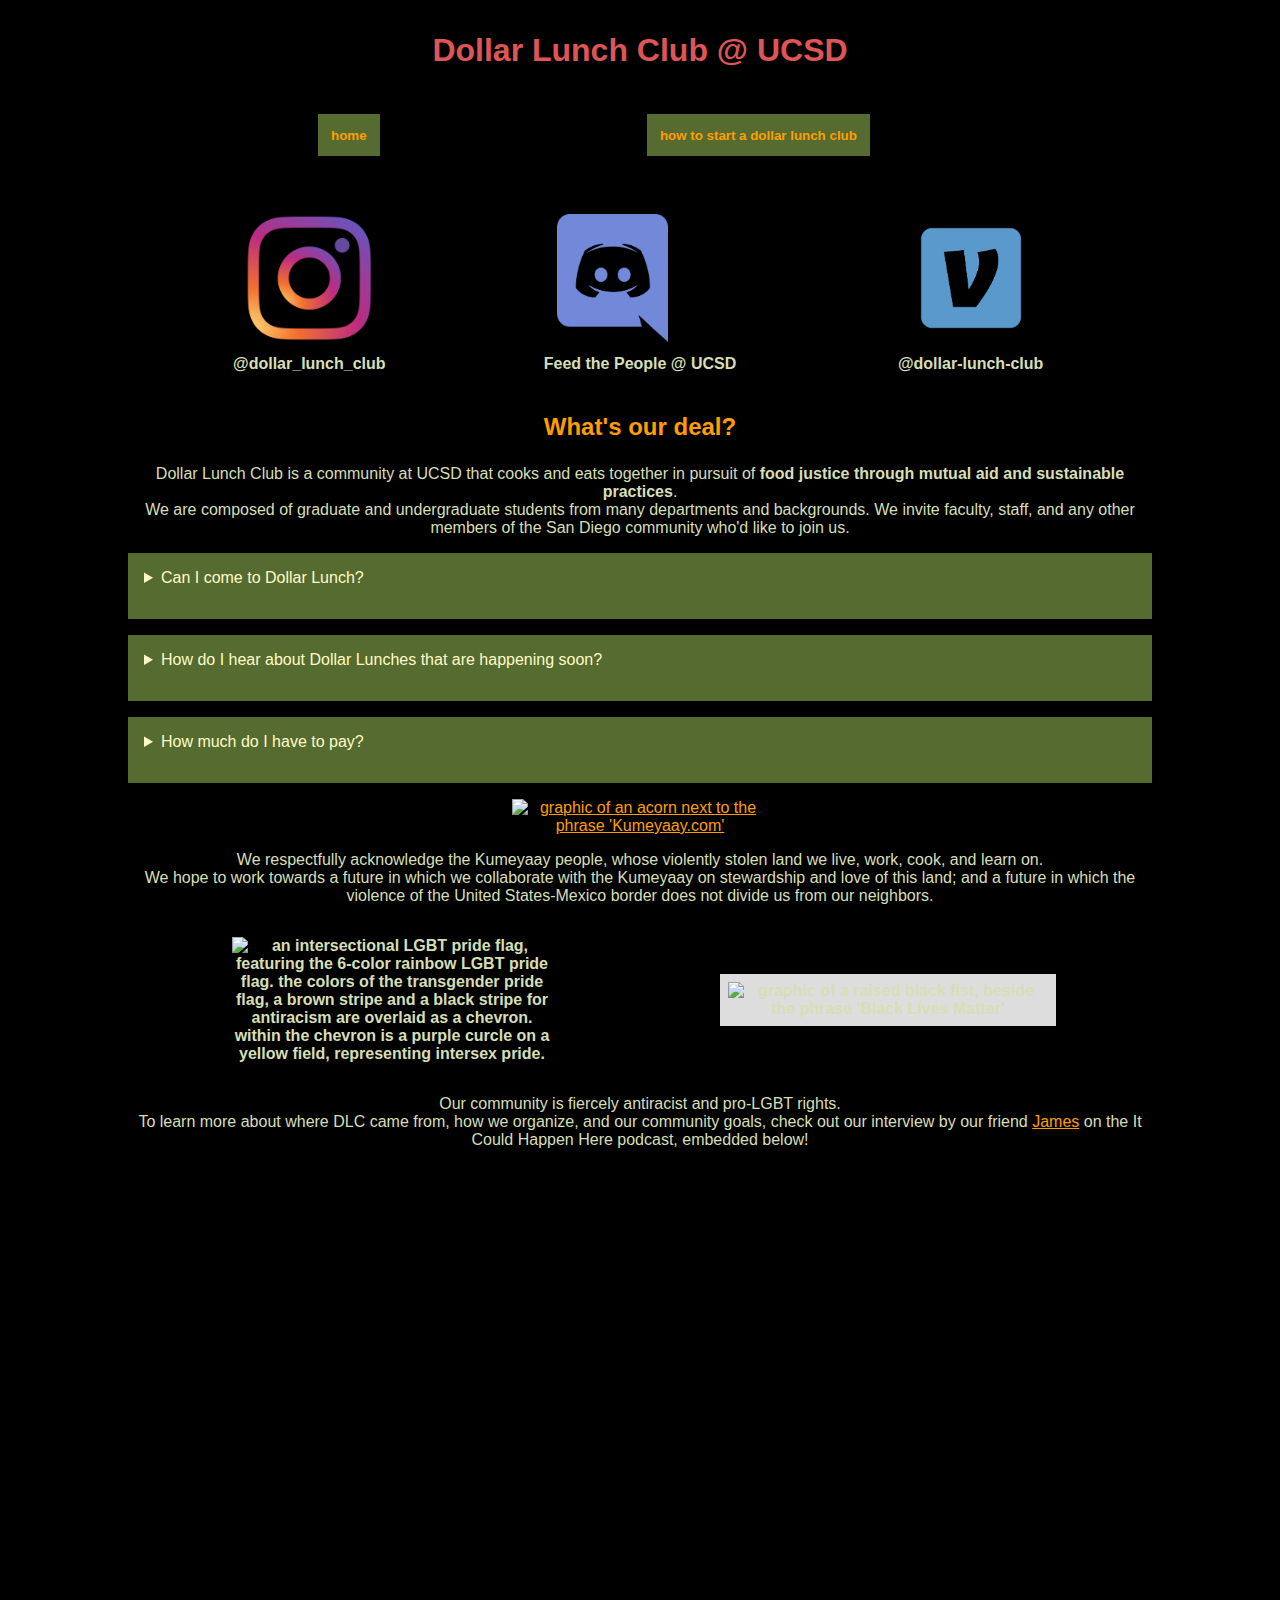
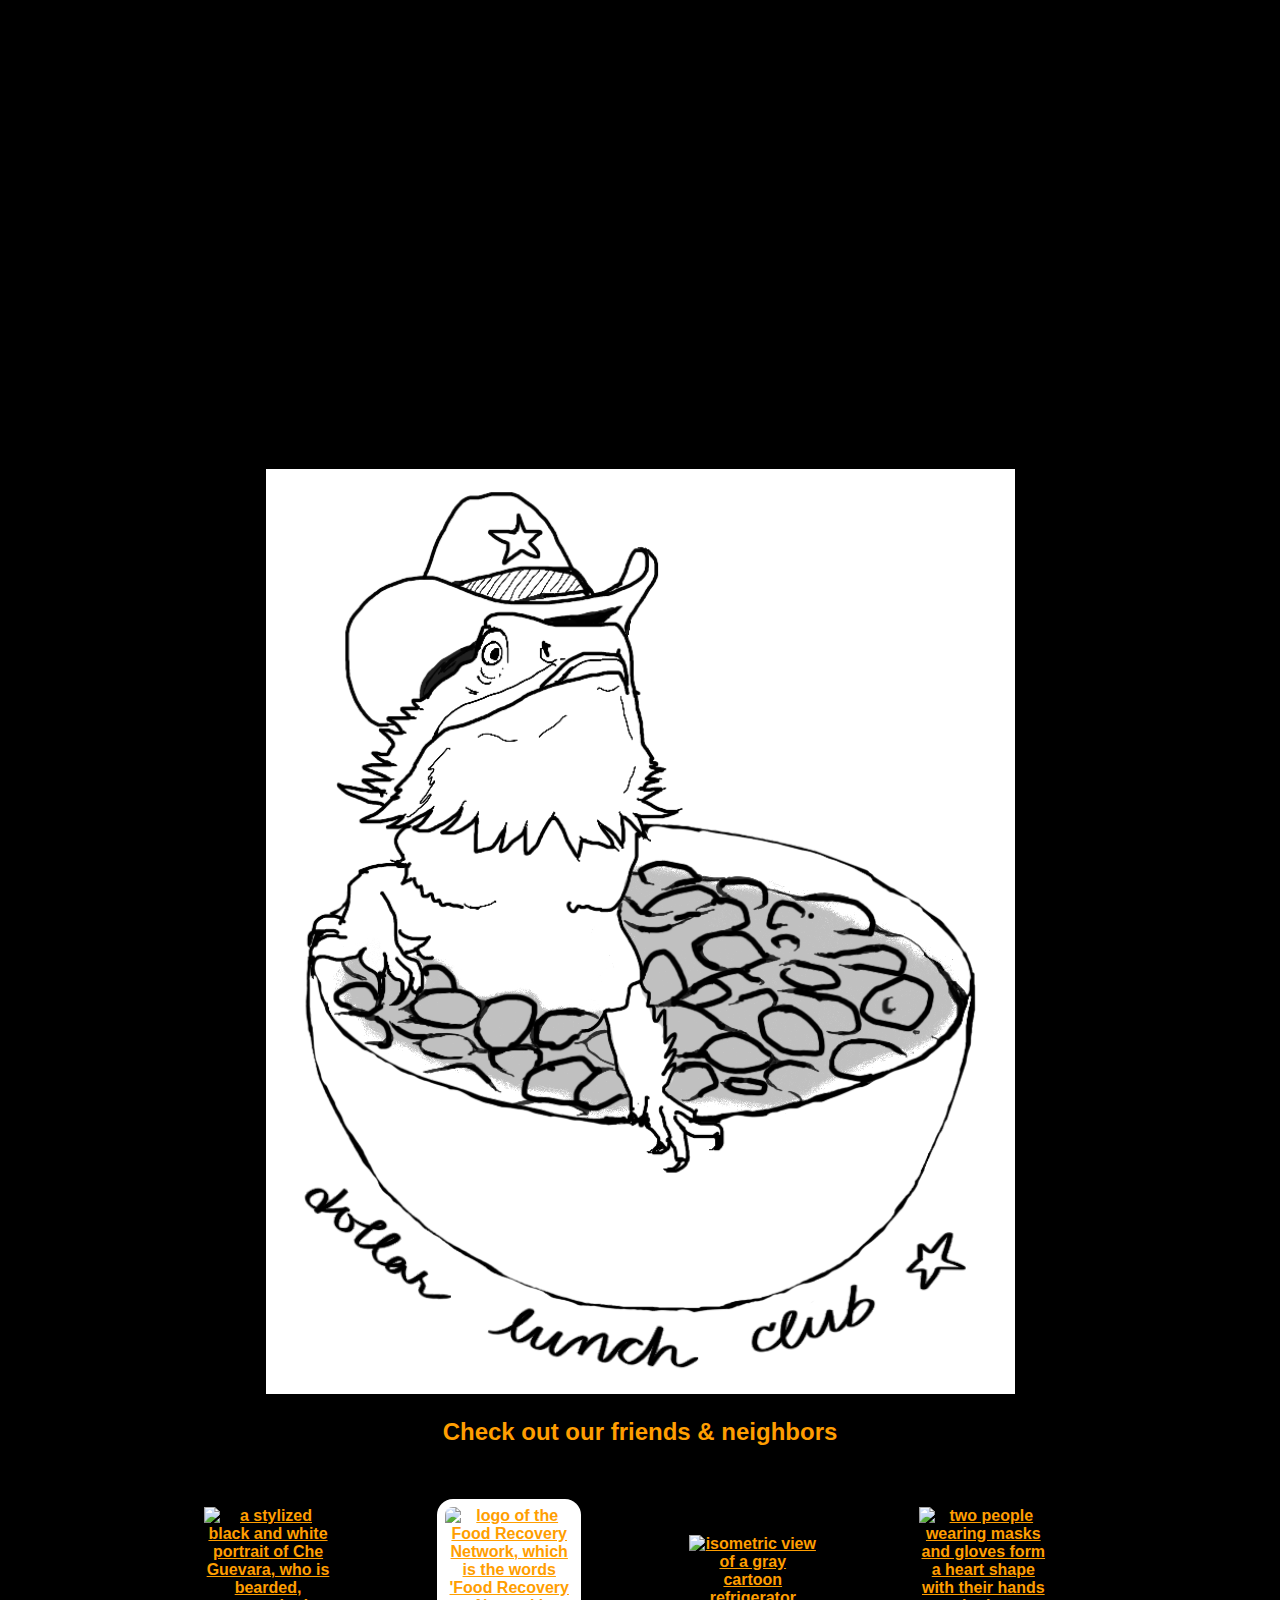
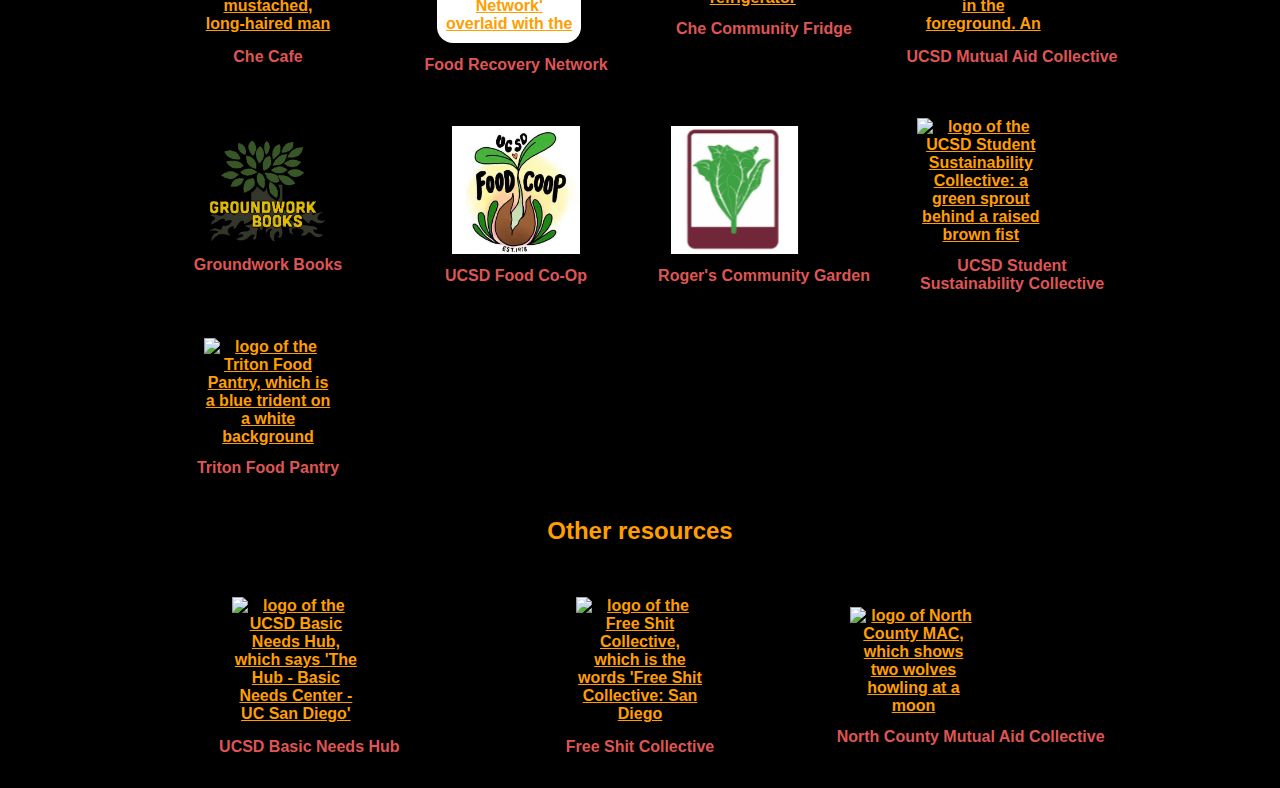
==== commit d8f4ce07: "Merge pull request #1 from Dollar-Lunch-Club-UCSD/interim-menu" ====
--- a/index.html
+++ b/index.html
@@ -18,15 +18,9 @@
     <header>
         <h1>Dollar Lunch Club @ UCSD</h1>
         
-        <nav>
-             <a href="#"> home </a>
-                    <ul>
-                        <li> <a href="#about-us" target="_self" rel="noopener"> about us </a> </li>
-                        <li> <a href="#calendar" target="_self" rel="noopener"> our calendar </a> </li>
-                        <li> <a href="#friends-and-resources" target="_self" rel="noopener"> friends and resources </a> </li>
-                    </ul>
-                </li>
-            <a href="what-you-need-to-start-a-dlc.html" target="_self" rel="noopener"> what you need to start a dollar lunch club </a> 
+        <nav class="grid-container">
+            <button class="grid-item"><a href="#">home</a></button>
+            <button class="grid-item"><a href="what-you-need-to-start-a-dlc.html" target="_self" rel="noopener">how to start a dollar lunch club</a></button>
         </nav>
     </header>
 
--- a/style/sidebar.css
+++ b/style/sidebar.css
@@ -1,5 +1,38 @@
 /* from https://www.w3schools.com/howto/howto_css_sidebar_responsive.asp */
 
+nav {
+  width: 80%;
+	grid-template-columns: 1fr 1fr;
+	grid-template-rows: 1fr;  
+}
+
+nav button {
+	background-color: #556B2F;
+	color: #FFFBC8;
+  place-self: center stretch;
+  margin: 0.1em;
+  padding: 1em;
+  border: 0px;
+  text-align: center;
+}
+
+nav a {
+  font-weight: bold;
+  text-decoration: none;
+}
+
+nav button:hover {
+	color: #556B2F;
+	background-color: #FFFBC8;
+}
+
+nav button:hover a{
+	color: #556B2F;
+}
+
+
+
+/*
 nav {
 	background-color: #556B2F;
 	color: #FFFBC8;
@@ -55,4 +88,5 @@
       text-align: center;
       float: none;
     }
-  }+  }
+  */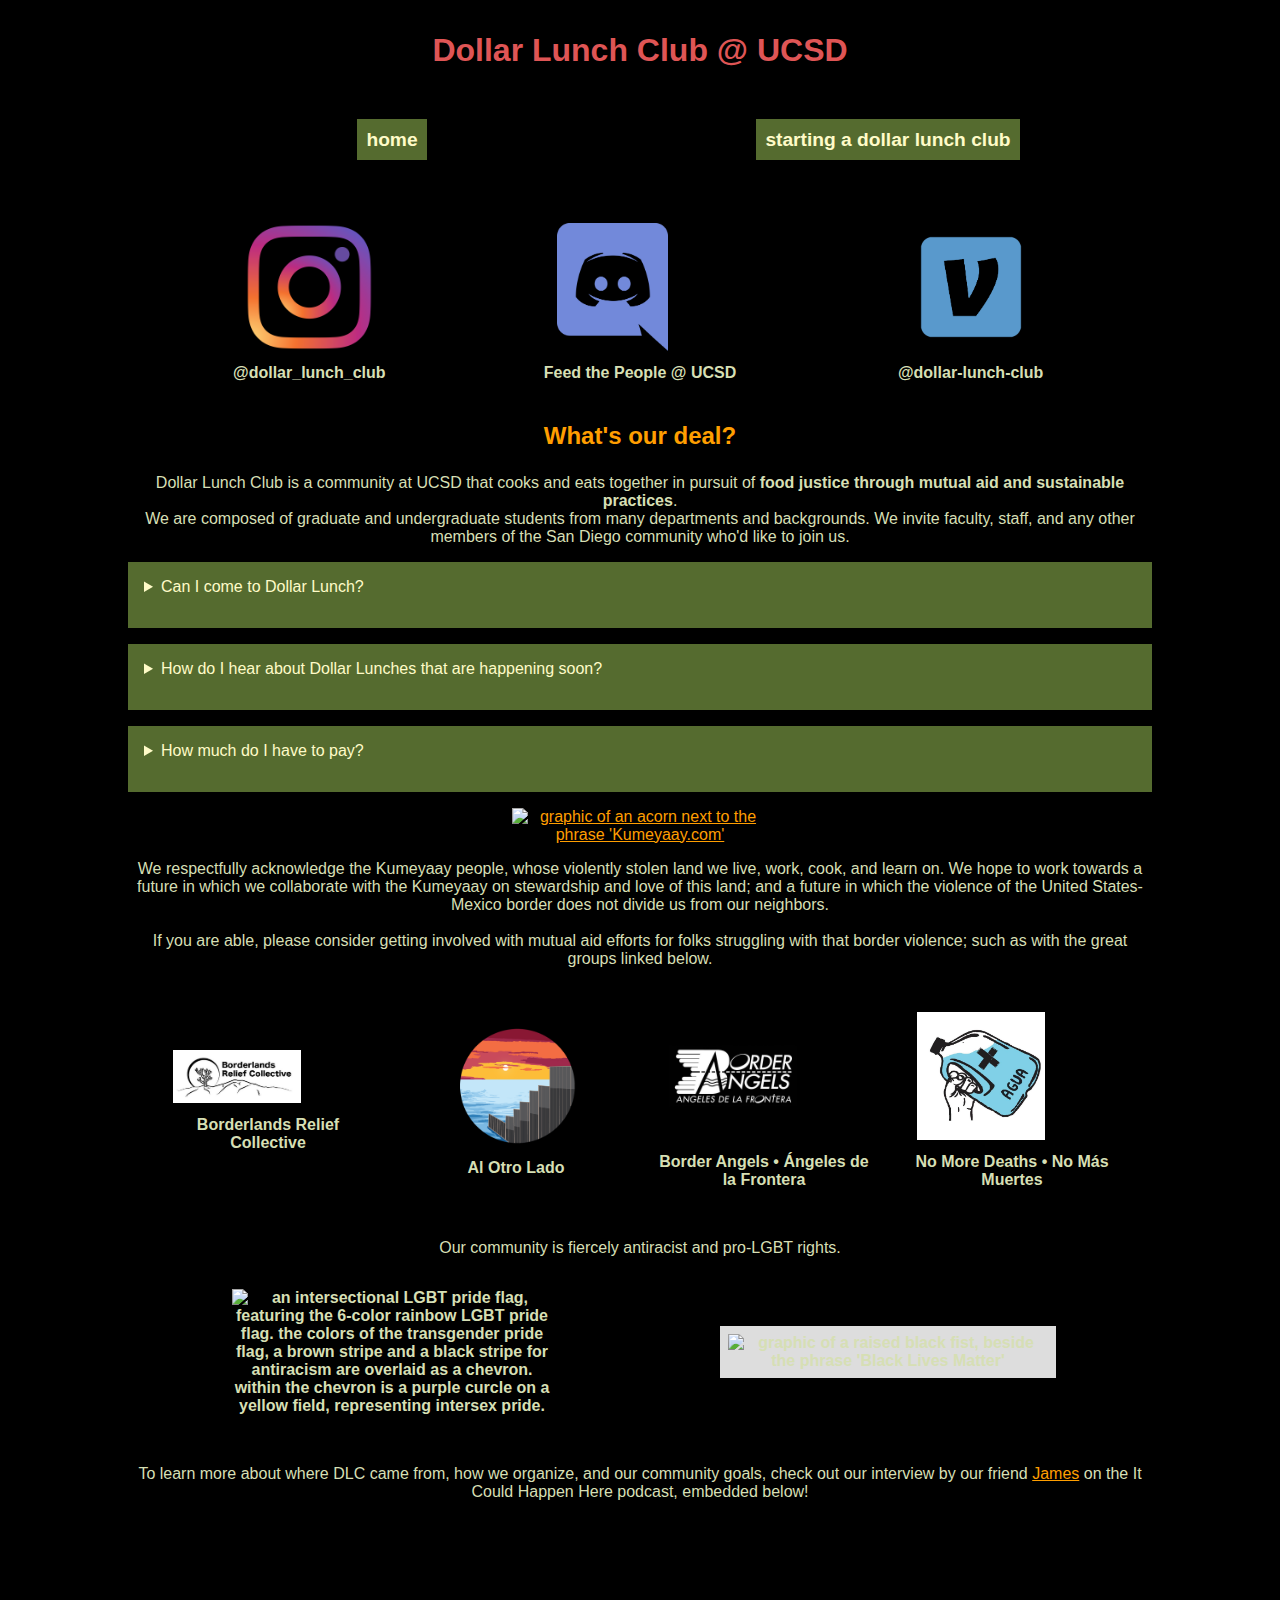
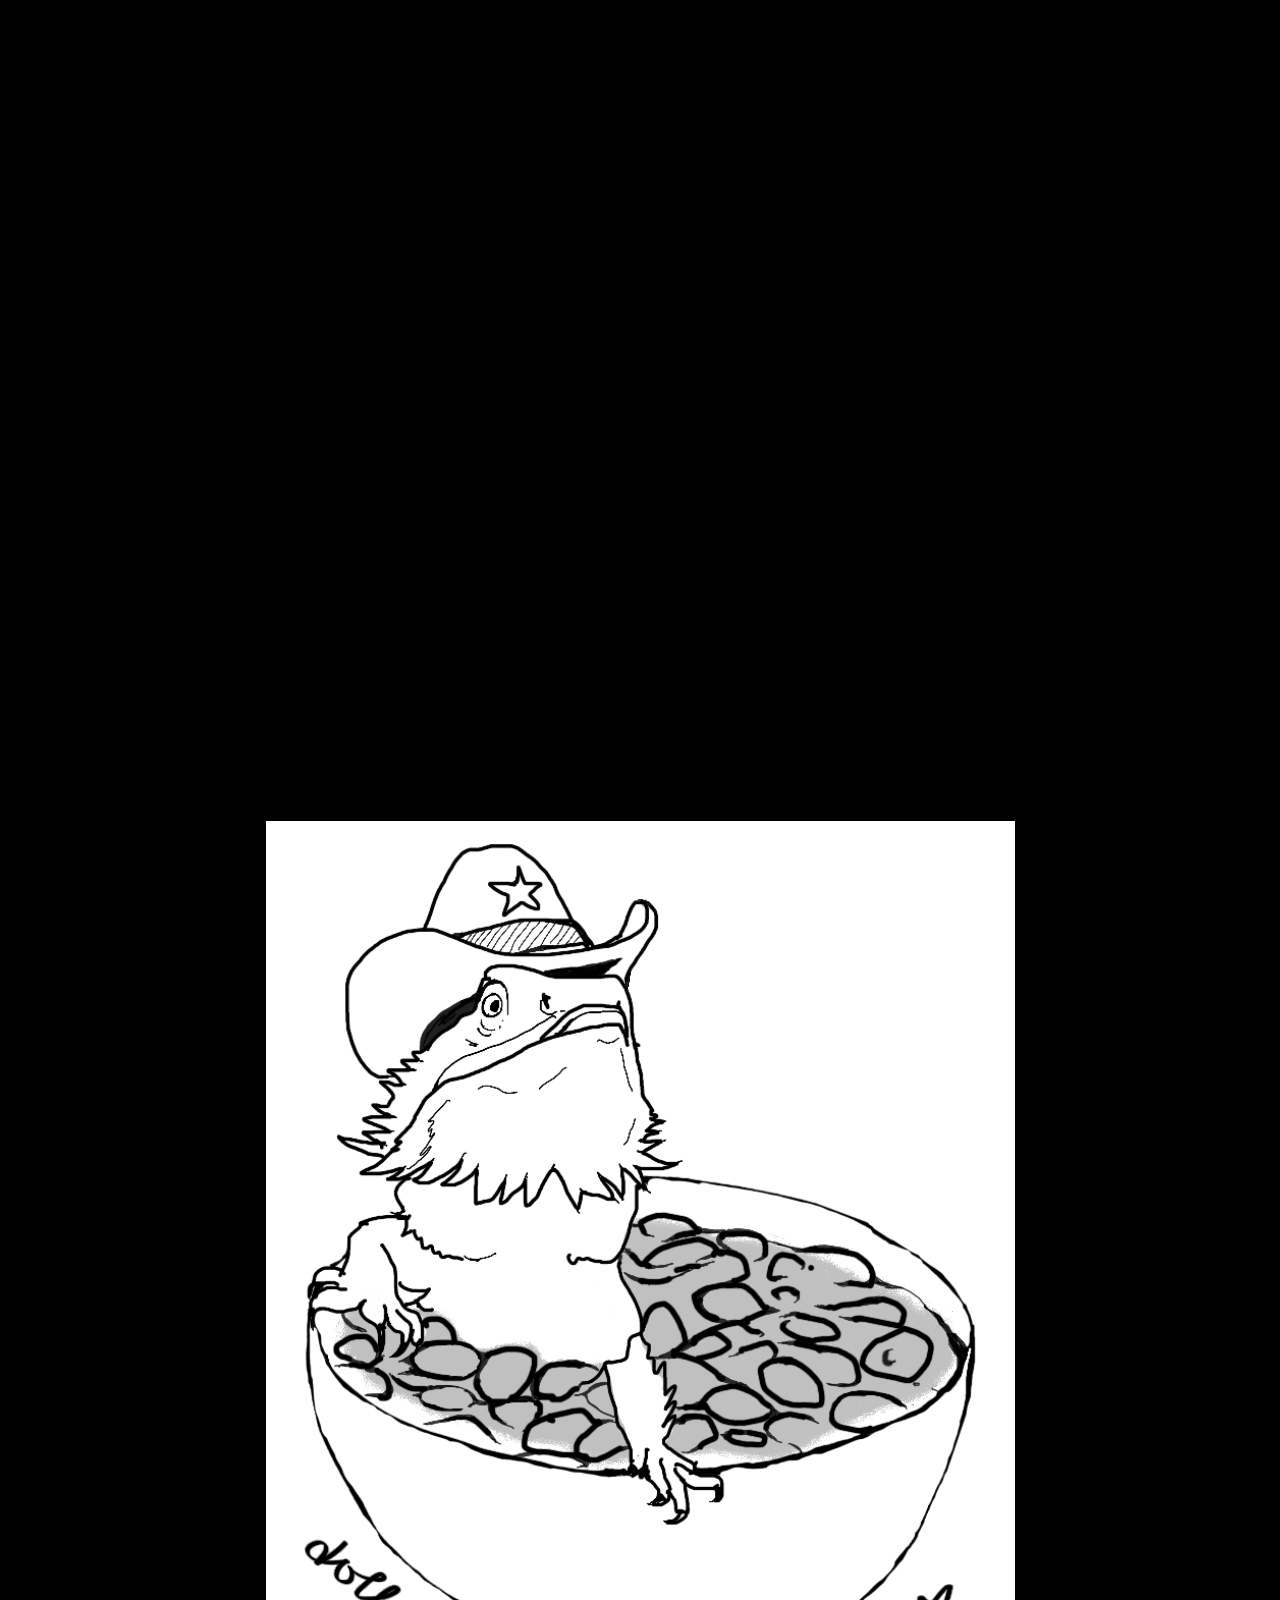
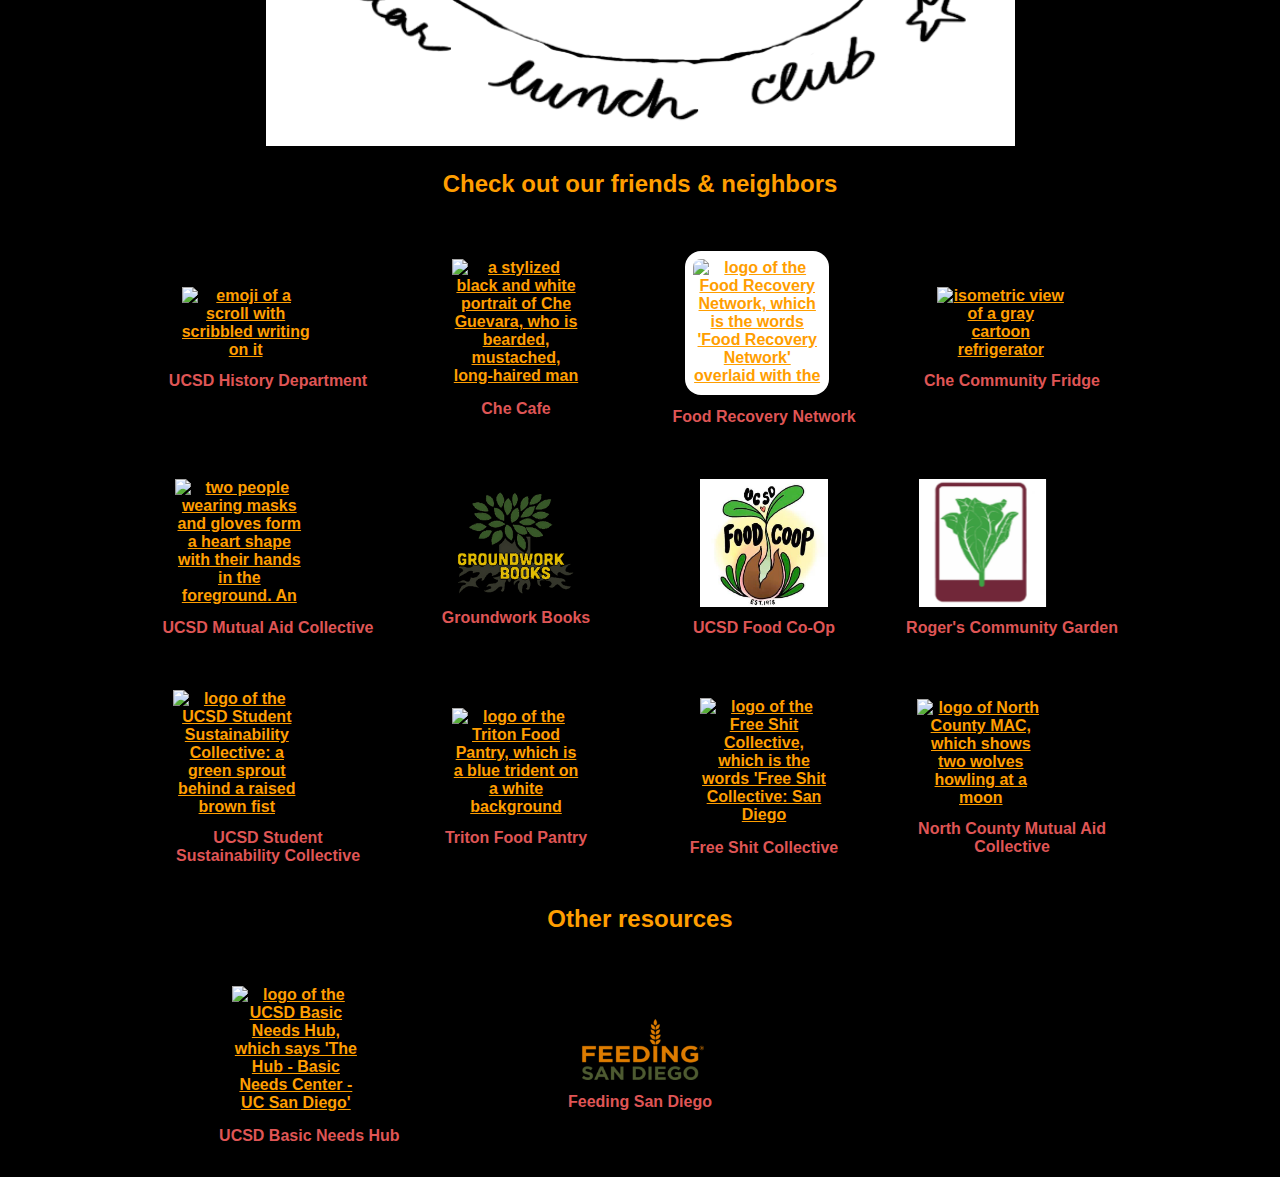
==== commit a3188bc6: "add border mutual aid orgs" ====
--- a/index.html
+++ b/index.html
@@ -19,8 +19,12 @@
         <h1>Dollar Lunch Club @ UCSD</h1>
         
         <nav class="grid-container">
-            <button class="grid-item"><a href="#">home</a></button>
-            <button class="grid-item"><a href="what-you-need-to-start-a-dlc.html" target="_self" rel="noopener">how to start a dollar lunch club</a></button>
+            <a href="#" class="grid-item">
+                <button>home</button>
+            </a>
+            <a href="what-you-need-to-start-a-dlc.html" class="grid-item" target="_self" rel="noopener">
+                <button>starting a dollar lunch club</button>
+            </a>
         </nav>
     </header>
 
@@ -94,17 +98,50 @@
             <img src="./media/kumeyaay-tribe-website-logo.jpg" alt="graphic of an acorn next to the phrase 'Kumeyaay.com'" id="kumeyaay-tribe-website-logo" class="">
             </a>
             
-            We respectfully acknowledge the Kumeyaay people, whose violently stolen land we live, work, cook, and learn on. 
-            <br>
-            
-            We hope to work towards a future in which we collaborate with the Kumeyaay on stewardship and love of this land; and a future in which the violence of the United States-Mexico border does not divide us from our neighbors.
+            We respectfully acknowledge the Kumeyaay people, whose violently stolen land we live, work, cook, and learn on. We hope to work towards a future in which we collaborate with the Kumeyaay on stewardship and love of this land; and a future in which the violence of the United States-Mexico border does not divide us from our neighbors.
+            <br><br>
+            If you are able, please consider getting involved with mutual aid efforts for folks struggling with that border violence; such as with the great groups linked below.
+            <div class="grid-container" id="border-mutual-aid">
+                <p class="grid-item">
+                <a href="https://linktr.ee/borderlandsreliefcollective" target="_blank" rel="noopener" title="open Borderlands Relief Collective's LinkTree in a new tab">
+                <img src="./media/borderlands-relief-collective-logo.jpeg" class="logo" alt="a cactus perched on a hill and highlighted by a circle, adjacent to the words 'Borderlands Relief Collective'">
+                </a>
+                Borderlands Relief Collective
+                </p>
+
+                <p class="grid-item">
+                <a href="https://alotrolado.org/" target="_blank" rel="noopener" title="open Al Otro Lado's website in a new tab">
+                <img src="./media/al-otro-lado-logo.png" class="logo" alt="a sunset falling over an ocean, with high wire fences descending into the water off the land">
+                </a>
+                Al Otro Lado
+                </p>
+
+                <p class="grid-item">
+                <a href="https://linktr.ee/BorderAngels" target="_blank" rel="noopener" title="open Border Angels' LinkTree in a new tab">
+                <img src="./media/border-angels-logo.jpeg" class="logo" alt="a stylized representation of the name 'Border Angels • Ángeles de la Frontera'">
+                </a>
+                Border Angels • Ángeles de la Frontera
+                </p>
+
+                <p class="grid-item">
+                <a href="https://nomoredeaths.org"  target="_blank" rel="noopener" title="open No Más Muertes' website in a new tab">
+                <img src="./media/no-mas-muertes-logo.jpg" class="logo" alt="a hand lifts a gallon jug filled with blue liquid. the jug is emblazoned with the First Aid cross, and the word 'Agua'.">
+                </a>
+                No More Deaths • No Más Muertes
+                </p>
+
+            </div>
+            <br>
+
+            Our community is fiercely antiracist and pro-LGBT rights.
+            <br>
 
             <div class="grid-container" id="our-values">
                 <img src="./media/pride-flag.jpeg" alt="an intersectional LGBT pride flag, featuring the 6-color rainbow LGBT pride flag. the colors of the transgender pride flag, a brown stripe and a black stripe for antiracism are overlaid as a chevron. within the chevron is a purple curcle on a yellow field, representing intersex pride." id="" class="grid-item">
                 <img src="./media/BLM.png" alt="graphic of a raised black fist, beside the phrase 'Black Lives Matter'" id="" class="grid-item" style="padding:0.5em; background: #dddddd;">
             </div>
             
-            Our community is fiercely antiracist and pro-LGBT rights.
+            
             <br>
             
             To learn more about where DLC came from, how we organize, and our community goals, check out our interview by our friend <a href="https://jamesstout.net" target="_blank" rel="noopener">James</a> on the It Could Happen Here podcast, embedded below!
@@ -127,6 +164,13 @@
             <div id="our-friends" class="grid-container link-logos">
 
             <p class="grid-item">
+                <a href="https://history.ucsd.edu/" class="" target="_blank" rel="noopener" title="open the UCSD History department's home page in a new tab">
+                    <img src="./media/scroll.png" class="logo" alt="emoji of a scroll with scribbled writing on it">
+                </a>
+                UCSD History Department
+            </p>
+
+            <p class="grid-item">
             <a href="https://linktr.ee/checafe"  class="" title="open the Che Cafe's LinkTree page in a new tab" target="_blank" rel="noopener">
                 <img src="./media/che-cafe-logo.png" alt="a stylized black and white portrait of Che Guevara, who is bearded, mustached, long-haired man in a beret, amidst the words 'Che Cafe Collective - San Diego CA'. " id="" class="logo">
             </a>
@@ -189,6 +233,22 @@
                 Triton Food Pantry
             </p>
 
+            <p class="grid-item">
+                <a href="https://linktr.ee/FreeShitCollective" title="open the Free Shit Collective's LinkTree page in a new tab" id="" class=""  target="_blank" rel="noopener">
+                <img src="./media/free-shit-collective-sd-logo.jpeg" alt="logo of the Free Shit Collective, which is the words 'Free Shit Collective: San Diego Redistribution' in yellow on a black background, next to a raised fist" id="" class="logo">
+                </a>
+                Free Shit Collective
+            </p>
+
+            <p class="grid-item">
+                <a href="https://linktr.ee/ncmac" title="open the North County Mutual Aid Collective's LinkTree page in a new tab" id="" class=""  target="_blank" rel="noopener">
+                <img src="./media/north-county-mutual-aid-collective-logo.png" alt="logo of North County MAC, which shows two wolves howling at a moon" id="" class="logo">
+                </a>
+                North County Mutual Aid Collective
+            </p>
+
+            </div>
+
             </div>
 
             <h2> Other resources </h2>
@@ -202,20 +262,11 @@
             </p>
 
             <p class="grid-item">
-                <a href="https://linktr.ee/FreeShitCollective" title="open the Free Shit Collective's LinkTree page in a new tab" id="" class=""  target="_blank" rel="noopener">
-                <img src="./media/free-shit-collective-sd-logo.jpeg" alt="logo of the Free Shit Collective, which is the words 'Free Shit Collective: San Diego Redistribution' in yellow on a black background, next to a raised fist" id="" class="logo">
-                </a>
-                Free Shit Collective
-            </p>
-
-            <p class="grid-item">
-                <a href="https://linktr.ee/ncmac" title="open the North County Mutual Aid Collective's LinkTree page in a new tab" id="" class=""  target="_blank" rel="noopener">
-                <img src="./media/north-county-mutual-aid-collective-logo.png" alt="logo of North County MAC, which shows two wolves howling at a moon" id="" class="logo">
-                </a>
-                North County Mutual Aid Collective
-            </p>
-
-            </div>
+            <a href="https://feedingsandiego.org/find-food" class="" title="open Feeding San Diego's free food distribution finder tool in a new tab" target="_blank" rel="noopener" >
+            <img src="./media/feeding-san-diego-logo.png" alt="the words 'Feeding San Diego' in orange and green, with the 'I' in 'Feeding' stylized as a stalk of wheat" id="" class="logo">
+            </a>
+            Feeding San Diego
+            </p>
 
         </section>
 
--- a/style/default.css
+++ b/style/default.css
@@ -32,7 +32,6 @@
 		transition-duration: 0.001ms !important;
 	}
 }
-
 
 body {
 	font-family: Arial, Helvetica, sans-serif;
@@ -73,7 +72,6 @@
 	justify-content: center;
 	text-align: center;
 	object-fit: scale-down;
-	/*max-width: 10em;*/
 	font-weight: bold;
 	margin: 1em;
 }
@@ -92,15 +90,6 @@
 	margin-top: 1em;
 	margin-bottom: 1em;
 }
-
-@media (orientation: landscape) {
-
-  }
-
-@media (orientation: portrait) or (max-width: 1200px){
-
-  }
-
 
 details {
 	background-color: #556B2F;
@@ -125,4 +114,4 @@
 	margin-top: 1em;
 	margin-bottom: 1em;
 	object-fit: scale-down;
-}+}
--- a/style/sidebar.css
+++ b/style/sidebar.css
@@ -1,24 +1,21 @@
-/* from https://www.w3schools.com/howto/howto_css_sidebar_responsive.asp */
-
 nav {
-  width: 80%;
 	grid-template-columns: 1fr 1fr;
-	grid-template-rows: 1fr;  
+	grid-template-rows: 1fr; 
+  justify-content: stretch; 
+  align-content: stretch; 
 }
 
 nav button {
 	background-color: #556B2F;
 	color: #FFFBC8;
-  place-self: center stretch;
+  justify-self: start;
+  padding: 0.5em;
   margin: 0.1em;
-  padding: 1em;
   border: 0px;
   text-align: center;
-}
-
-nav a {
-  font-weight: bold;
   text-decoration: none;
+  font-weight: bolder;
+  font-size: larger;
 }
 
 nav button:hover {
@@ -29,64 +26,3 @@
 nav button:hover a{
 	color: #556B2F;
 }
-
-
-
-/*
-nav {
-	background-color: #556B2F;
-	color: #FFFBC8;
-    margin: 0;
-    padding: 1vw;
-    width: 20vw;
-    position: fixed;
-    height: 100%;
-    overflow: auto;
-    font-weight: bold;
-  }
-
-nav ul, nav ol{
-    list-style: none;
-}
-
-
-  nav a {
-    display: block;
-    color: #FFFBC8;
-    padding: 16px;
-    text-decoration: none;
-  }
-   
-  nav a.active {
-    background-color: #DF5555;
-    color: black;
-  }
-  
-  nav a:hover:not(.active) {
-    background-color: #555;
-    color: white;
-  }
-  
-  main {
-    margin-left: 200px;
-    padding: 1px 16px;
-    height: 1000px;
-  }
-  
-  @media screen and (max-width: 700px) {
-    nav {
-      width: 100%;
-      height: auto;
-      position: relative;
-    }
-    nav a {float: left;}
-    main {margin-left: 0;}
-  }
-  
-  @media screen and (max-width: 400px) {
-    nav a {
-      text-align: center;
-      float: none;
-    }
-  }
-  */--- a/style/mobile.css
+++ b/style/mobile.css
@@ -1,39 +1,41 @@
 body {
-    width: 90vw;
-    font-size: 2.5vmax;
+    width: 90%;
   }
   
-  .grid-item {
+.grid-item {
       margin: 1vw;
       max-width: 25vmax;
       max-height: 25vmax;		
-  }
+}
 
-  img.logo {
+img.logo {
       padding: 1vw;
       max-width: 20vmin;
       max-height: 20vmin;
       height:inherit;
       width: inherit;
       object-fit: contain;
-  }
+}
 
 #logo-banner {
     max-width: fit-content;
+    max-height: 25vh;
 }
 
-  #logo-banner .grid-item {
-      max-width: 60%;
+#logo-banner .grid-item {
+      /*max-width: 80%;*/
       word-break: break-all;
-  }
-
-#logo-banner .logo {
-    max-width: 100%;
-  }
+      font-weight: normal;
+}
 
   #kumeyaay-tribe-website-logo {
       max-width: 40vw;
   }	
+
+  #border-mutual-aid.grid-container {
+	grid-template-columns: 1fr 1fr;
+	grid-template-rows: 1fr 1fr;
+}
 
   #our-values.grid-container {
       grid-template-columns: 1fr;
@@ -60,4 +62,4 @@
   #other-resources.grid-container {
       grid-template-columns: 1fr 1fr;
       grid-template-rows: 1fr 1fr;	
-  }+  }
--- a/style/desktop.css
+++ b/style/desktop.css
@@ -1,6 +1,7 @@
 body {
     width: 80vw;
 }
+
 
 .logo {
     max-width: 10vw;
@@ -27,6 +28,11 @@
     width: 20vw;
 }
 
+#border-mutual-aid.grid-container {
+	grid-template-columns: 1fr 1fr 1fr 1fr;
+	grid-template-rows: 1fr;
+}
+
 #our-values.grid-container {
     grid-template-columns: 1fr 1fr;
     grid-template-rows: 1fr;
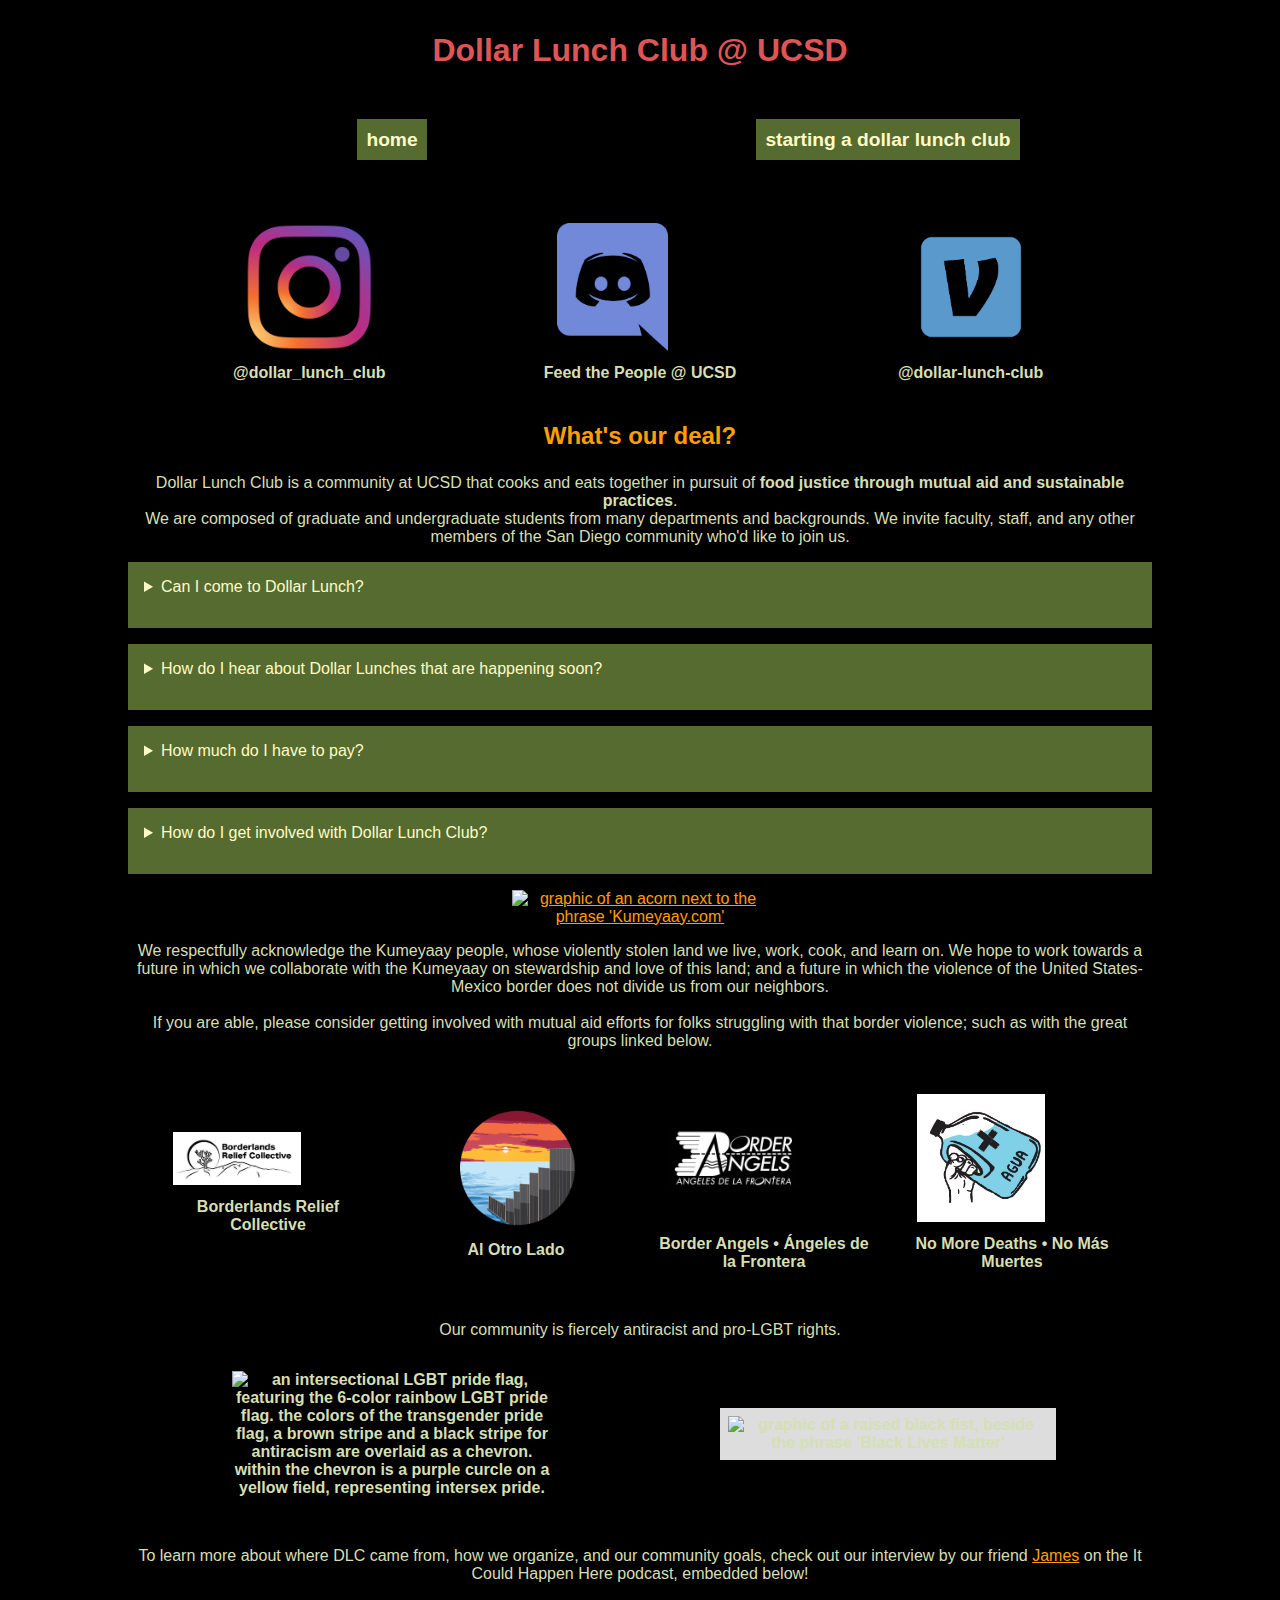
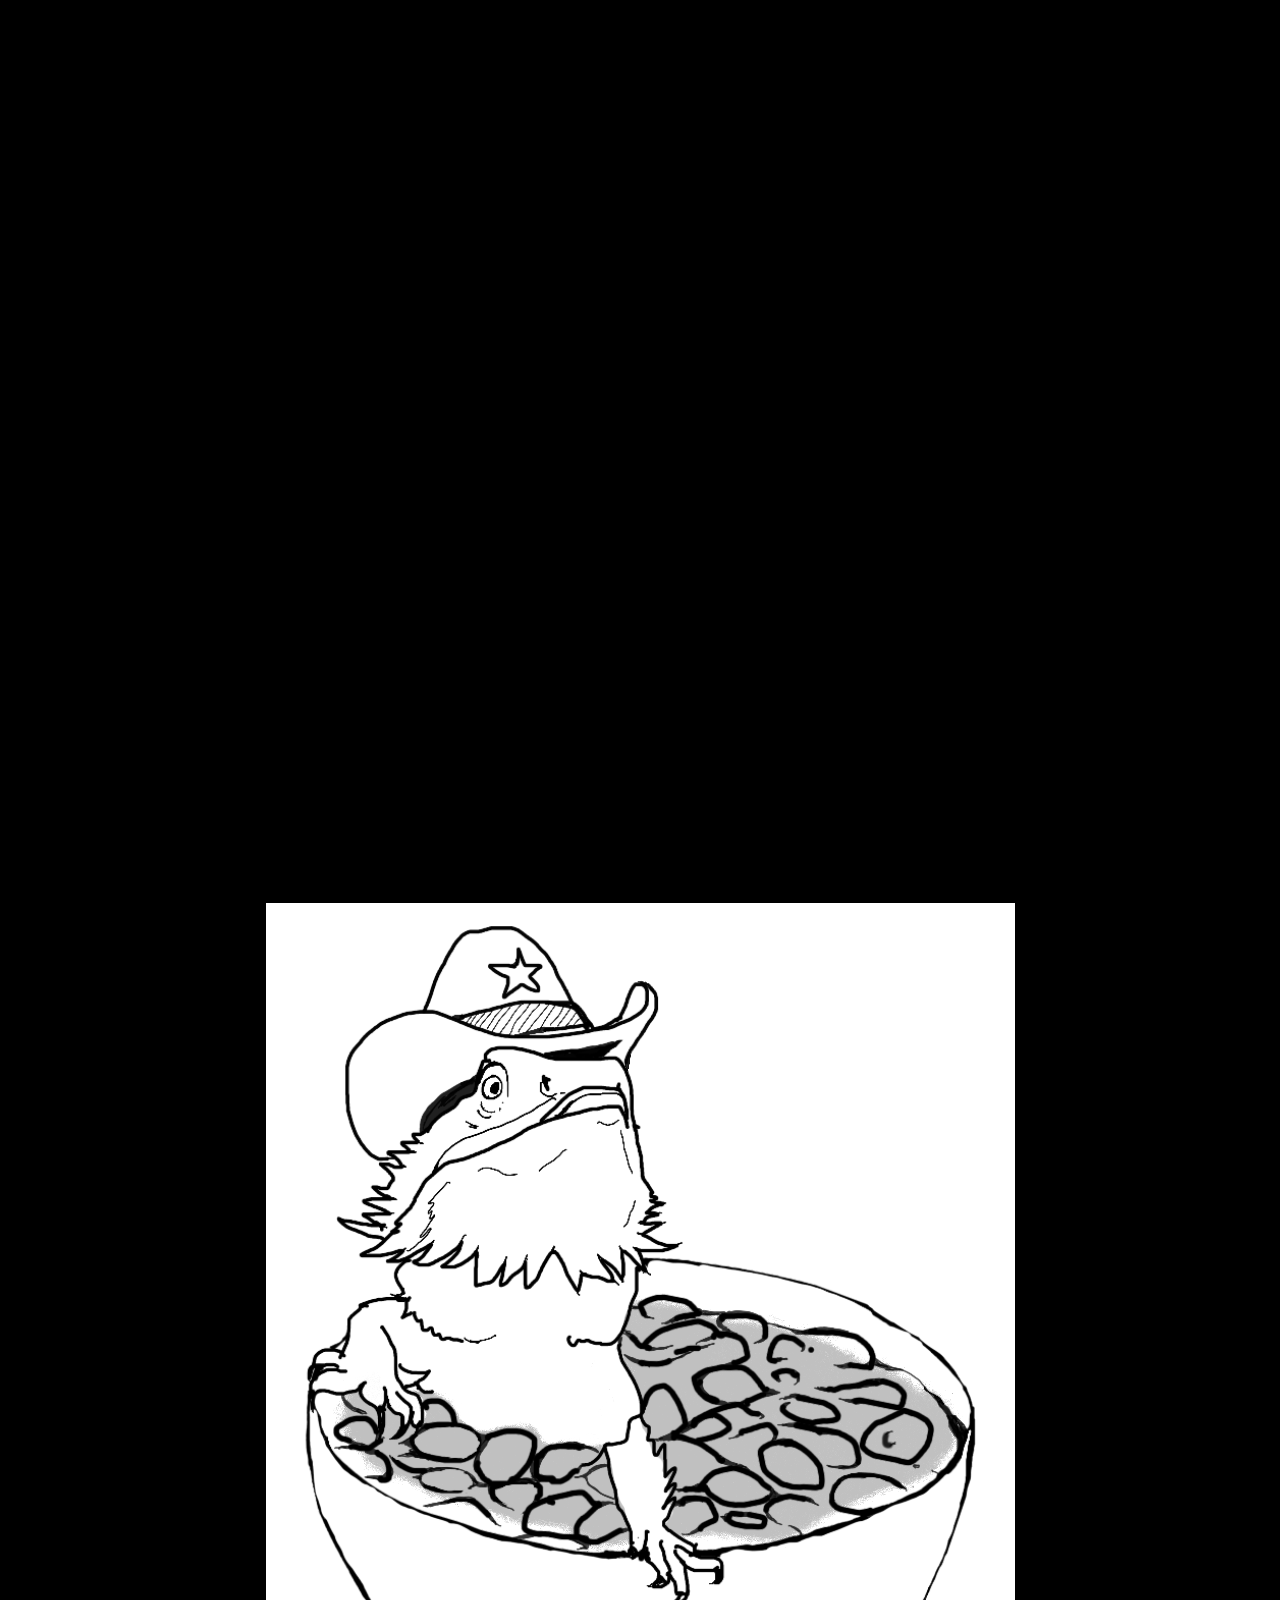
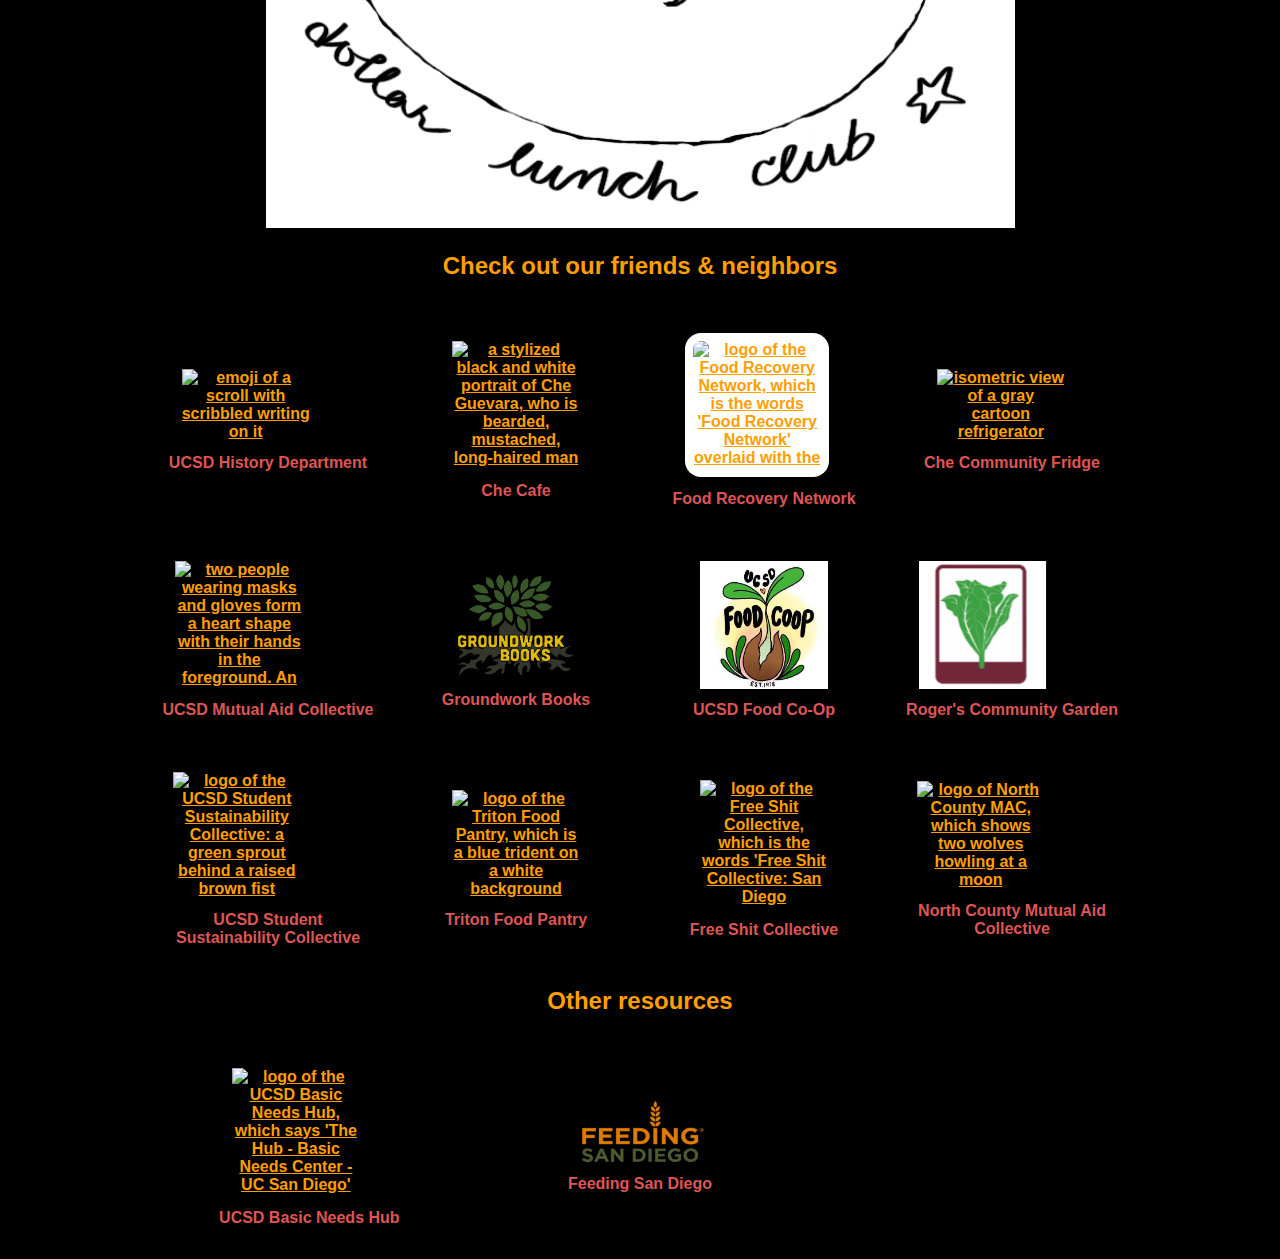
==== commit a3b26663: "add 'how do i get involved'" ====
--- a/index.html
+++ b/index.html
@@ -93,6 +93,17 @@
                 </ul>
             </details>
 
+            <details>
+                <summary>
+                    How do I get involved with Dollar Lunch Club?
+                </summary>
+                Step 1: Show up to lunches <br>
+                Step 2: Ask to help with cleanup <br>
+                Step 3: Repeat! <br>
+
+                Once we get to know you, we can talk about different ways you could contribute!
+            </details>
+
             <p>
             <a href="https://www.kumeyaay.com/" class="" title="open the Kumeyaay tribe's website in a new tab" target="_blank" rel="noopener">
             <img src="./media/kumeyaay-tribe-website-logo.jpg" alt="graphic of an acorn next to the phrase 'Kumeyaay.com'" id="kumeyaay-tribe-website-logo" class="">
